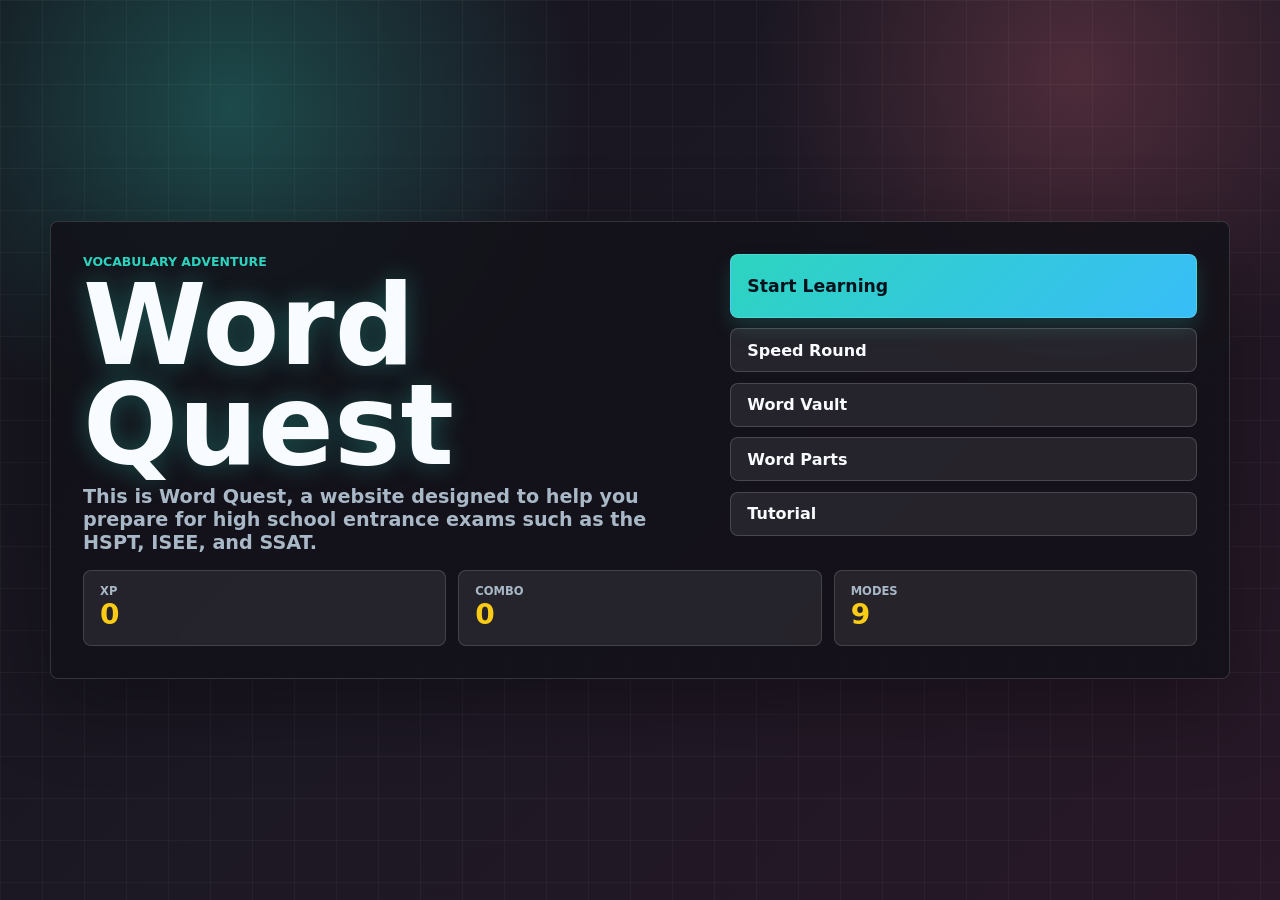
==== index.html @ e442a312 "Update home screen intro copy" ====
<!doctype html>
<html lang="en">
  <head>
    <meta charset="utf-8">
    <meta name="viewport" content="width=device-width, initial-scale=1">
    <title>Word Quest</title>
    <link rel="stylesheet" href="styles.css">
  </head>
  <body class="home-active">
    <section id="homeScreen" class="home-screen" aria-labelledby="homeTitle">
      <div class="home-panel">
        <div class="home-copy">
          <p class="eyebrow">Vocabulary adventure</p>
          <h1 id="homeTitle">Word Quest</h1>
          <p class="tagline">This is Word Quest, a website designed to help you prepare for high school entrance exams such as the HSPT, ISEE, and SSAT.</p>
        </div>

        <div class="home-actions" aria-label="Home menu">
          <button class="home-start" data-start-mode="flashcards" type="button">Start Learning</button>
          <button class="secondary home-start" data-start-mode="speed" type="button">Speed Round</button>
          <button class="secondary home-start" data-start-mode="list" type="button">Word Vault</button>
          <button class="secondary home-start" data-start-mode="roots" data-part-filter="root" type="button">Word Parts</button>
          <button id="showTutorial" class="secondary" type="button">Tutorial</button>
        </div>

        <div class="home-progress" aria-label="Progress preview">
          <span><small>XP</small><strong id="homeMasteredCount">0</strong></span>
          <span><small>Combo</small><strong id="homeStreakCount">0</strong></span>
          <span><small>Modes</small><strong>9</strong></span>
        </div>

        <div id="tutorialPanel" class="tutorial-panel" hidden>
          <div class="tutorial-head">
            <h2>Tutorial</h2>
            <button id="hideTutorial" class="secondary" type="button">Close</button>
          </div>
          <ol>
            <li>Start with Flip to learn each word and reveal its clues.</li>
            <li>Use Synonyms, Opposites, and mini-games to test yourself.</li>
            <li>Open Word Parts for prefixes, suffixes, roots, and stems.</li>
            <li>Mark words as Got It or Need Practice to track progress.</li>
          </ol>
        </div>
      </div>
    </section>

    <header class="topbar">
      <div>
        <p class="eyebrow">380-word challenge</p>
        <h1>Word Quest</h1>
        <p class="tagline">Level up HSPT, ISEE, and SSAT vocab in quick rounds.</p>
      </div>
      <div class="top-actions">
        <nav class="site-nav" aria-label="Site pages">
          <button id="homeButton" class="nav-link nav-button" type="button">Home</button>
          <a class="nav-link active" href="index.html">Game</a>
          <a class="nav-link" href="https://github.com/dev-with-liam/vocab-practice">GitHub</a>
        </nav>
        <div class="stats" aria-label="Study progress">
          <span><small>XP</small><strong id="masteredCount">0</strong></span>
          <span><small>Combo</small><strong id="streakCount">0</strong></span>
        </div>
      </div>
    </header>

    <main class="app-shell">
      <aside class="sidebar" aria-label="Study controls">
        <section>
          <h2>Word Categories</h2>
          <div id="setButtons" class="set-grid"></div>
        </section>

        <section>
          <h2>Challenge</h2>
          <div class="segmented" role="tablist" aria-label="Practice mode">
            <button class="mode-button active" data-mode="flashcards" type="button">Flip</button>
            <button class="mode-button" data-mode="quiz" type="button">Synonyms</button>
            <button class="mode-button" data-mode="opposites" type="button">Opposites</button>
            <button class="mode-button" data-mode="list" type="button">Vault</button>
          </div>
        </section>

        <section>
          <h2>Word Parts</h2>
          <div class="segmented" role="tablist" aria-label="Word parts">
            <button class="part-mode-button active" data-part-filter="prefix" type="button">Prefixes</button>
            <button class="part-mode-button" data-part-filter="suffix" type="button">Suffixes</button>
            <button class="part-mode-button" data-part-filter="root" type="button">Roots</button>
            <button class="part-mode-button" data-part-filter="stem" type="button">Stems</button>
          </div>
        </section>

        <section>
          <h2>Mini-games</h2>
          <div class="segmented" role="tablist" aria-label="Mini-games">
            <button class="mode-button" data-mode="match" type="button">Match</button>
            <button class="mode-button" data-mode="sort" type="button">Sort</button>
            <button class="mode-button" data-mode="scramble" type="button">Scramble</button>
            <button class="mode-button" data-mode="speed" type="button">Speed</button>
            <button class="mode-button" data-mode="pop" type="button">Word Pop</button>
          </div>
        </section>

        <section>
          <h2>Power-ups</h2>
          <label class="check-row">
            <input id="missedOnly" type="checkbox">
            <span>Train weak words</span>
          </label>
          <label class="check-row">
            <input id="shuffleCards" type="checkbox" checked>
            <span>Random rounds</span>
          </label>
        </section>

        <section>
          <h2>Appearance</h2>
          <div class="segmented" role="tablist" aria-label="Theme">
            <button class="theme-button active" data-theme="dark" type="button">Dark</button>
            <button class="theme-button" data-theme="light" type="button">Light</button>
          </div>
        </section>

        <section>
          <h2>Save Data</h2>
          <div class="tool-grid">
            <button id="resetProgress" class="secondary" type="button">Reset</button>
            <button id="exportProgress" class="secondary" type="button">Copy</button>
          </div>
        </section>
      </aside>

      <section class="workspace">
        <div class="progress-strip">
          <div>
            <span id="scopeLabel">HSPT Words</span>
            <strong id="scopeCount">200 words</strong>
            <em id="rankLabel">Rookie Rank</em>
          </div>
          <div class="bar" aria-hidden="true"><span id="progressBar"></span></div>
        </div>

        <section id="flashcardsPanel" class="panel active" aria-live="polite">
          <div class="card-stage">
            <article id="flashcard" class="flashcard" tabindex="0">
              <p id="cardSet" class="card-meta">Set 1</p>
              <h2 id="cardWord">Word</h2>
              <p id="cardPrompt">Tap to reveal clues</p>
              <div id="cardAnswer" class="card-answer" hidden></div>
            </article>
          </div>
          <div class="action-row">
            <button id="prevCard" class="secondary" type="button">Previous</button>
            <button id="flipCard" type="button">Reveal</button>
            <button id="nextCard" class="secondary" type="button">Next</button>
          </div>
          <div class="action-row">
            <button id="markMissed" class="danger" type="button">Need Practice</button>
            <button id="markMastered" class="success" type="button">Got It</button>
          </div>
        </section>

        <section id="quizPanel" class="panel" aria-live="polite">
          <div class="question-card">
            <p id="quizMeta" class="card-meta"></p>
            <h2 id="quizQuestion"></h2>
            <div id="quizOptions" class="options"></div>
          </div>
          <p id="quizFeedback" class="feedback"></p>
          <div class="action-row">
            <button id="nextQuiz" type="button">Next Round</button>
          </div>
        </section>

        <section id="matchPanel" class="panel" aria-live="polite">
          <div class="game-card">
            <p id="matchMeta" class="card-meta"></p>
            <h2 id="matchWord"></h2>
            <p id="matchPrompt" class="sentence"></p>
            <div id="matchOptions" class="chip-grid"></div>
          </div>
          <p id="matchFeedback" class="feedback"></p>
          <div class="action-row">
            <button id="nextMatch" type="button">New Match</button>
          </div>
        </section>

        <section id="sortPanel" class="panel" aria-live="polite">
          <div class="game-card">
            <p id="sortMeta" class="card-meta"></p>
            <h2 id="sortWord"></h2>
            <div class="sort-toggle" role="tablist" aria-label="Sort clue type">
              <button class="sort-toggle-button active" data-sort-mode="synonym" type="button">Synonyms</button>
              <button class="sort-toggle-button" data-sort-mode="antonym" type="button">Opposites</button>
            </div>
            <p id="sortClue" class="sort-clue"></p>
            <div class="action-row">
              <button id="sortSynonym" type="button">Synonym</button>
              <button id="sortAntonym" class="secondary" type="button">Opposite</button>
            </div>
          </div>
          <p id="sortFeedback" class="feedback"></p>
          <div class="action-row">
            <button id="nextSort" type="button">New Sort</button>
          </div>
        </section>

        <section id="scramblePanel" class="panel" aria-live="polite">
          <div class="game-card">
            <p id="scrambleMeta" class="card-meta"></p>
            <h2 id="scrambleClue"></h2>
            <div id="scrambleAnswer" class="answer-slots"></div>
            <div id="scrambleLetters" class="letter-bank"></div>
          </div>
          <p id="scrambleFeedback" class="feedback"></p>
          <div class="action-row">
            <button id="clearScramble" class="secondary" type="button">Clear</button>
            <button id="hintScramble" class="secondary" type="button">Hint</button>
            <button id="nextScramble" type="button">New Scramble</button>
          </div>
        </section>

        <section id="speedPanel" class="panel" aria-live="polite">
          <div class="game-card">
            <div class="speed-head">
              <p id="speedMeta" class="card-meta"></p>
              <div class="speed-stats" aria-label="Speed round stats">
                <strong id="speedScore">0/10</strong>
                <strong id="speedTimer">0s</strong>
              </div>
            </div>
            <label class="speed-length">
              <span>Questions</span>
              <input id="speedLength" type="number" min="3" max="50" step="1" value="10">
            </label>
            <h2 id="speedQuestion"></h2>
            <div id="speedOptions" class="options"></div>
          </div>
          <p id="speedFeedback" class="feedback"></p>
          <div class="action-row">
            <button id="restartSpeed" type="button">Start Speed Round</button>
          </div>
        </section>

        <section id="popPanel" class="panel" aria-live="polite">
          <div class="game-card pop-card">
            <div class="speed-head">
              <p id="popMeta" class="card-meta"></p>
              <div class="speed-stats" aria-label="Word Pop score">
                <strong id="popScore">0</strong>
              </div>
            </div>
            <h2 id="popClue"></h2>
            <div id="popOptions" class="bubble-grid"></div>
          </div>
          <p id="popFeedback" class="feedback"></p>
          <div class="action-row">
            <button id="nextPop" type="button">New Pop</button>
          </div>
        </section>

        <section id="listPanel" class="panel vault2">
          <div class="vault2-toolbar">
            <div>
              <p class="card-meta">Vault 2</p>
              <h2>Word Vault</h2>
            </div>
            <button class="secondary back-to-game" type="button">Back</button>
            <div class="vault2-filters">
              <select id="vaultCategory" aria-label="Vault category filter">
                <option value="HSPT">HSPT</option>
                <option value="SSAT">SSAT</option>
                <option value="ISEE">ISEE</option>
              </select>
              <input id="searchWords" type="search" placeholder="Search words, synonyms, or antonyms">
            </div>
            <span id="listCount"></span>
          </div>
          <div id="wordList" class="vault2-grid"></div>
        </section>

        <section id="rootsPanel" class="panel roots">
          <div class="roots-toolbar">
            <div>
              <p id="partMeta" class="card-meta">Word Parts</p>
              <h2>Word Parts</h2>
            </div>
            <div class="toolbar-actions">
              <button class="secondary back-to-game" type="button">Back</button>
            </div>
          </div>
          <div id="rootsGrid" class="roots-grid"></div>
        </section>
      </section>
    </main>

    <script src="data/vocabulary.js?v=20260924a"></script>
    <script src="data/exam-vocabulary.js?v=20260924a"></script>
    <script src="data/hspt-pdf-vocabulary.js?v=20260924a"></script>
    <script src="data/test-stems.js?v=20260926a"></script>
    <script src="app.js?v=20260926f"></script>
  </body>
</html>
---- styles.css ----
:root {
  --ink: #f8fbff;
  --muted: #a9b8c7;
  --panel: rgba(18, 17, 25, 0.84);
  --panel-strong: rgba(22, 20, 31, 0.96);
  --line: rgba(255, 255, 255, 0.14);
  --cyan: #2dd4bf;
  --blue: #38bdf8;
  --pink: #fb7185;
  --yellow: #facc15;
  --green: #4ade80;
  --shadow: 0 24px 80px rgba(0, 0, 0, 0.34);
}

body[data-theme="light"] {
  --ink: #172033;
  --muted: #536174;
  --panel: rgba(255, 255, 255, 0.82);
  --panel-strong: rgba(255, 255, 255, 0.94);
  --line: rgba(23, 32, 51, 0.14);
  --cyan: #0f766e;
  --blue: #2563eb;
  --pink: #e11d48;
  --yellow: #ca8a04;
  --green: #16a34a;
  --shadow: 0 24px 80px rgba(15, 23, 42, 0.16);
}

* {
  box-sizing: border-box;
}

body {
  margin: 0;
  min-height: 100vh;
  overflow-x: hidden;
  color: var(--ink);
  font-family: Inter, ui-sans-serif, system-ui, -apple-system, BlinkMacSystemFont, "Segoe UI", sans-serif;
  background:
    linear-gradient(rgba(255, 255, 255, 0.035) 1px, transparent 1px),
    linear-gradient(90deg, rgba(255, 255, 255, 0.035) 1px, transparent 1px),
    radial-gradient(circle at 18% 12%, rgba(45, 212, 191, 0.28), transparent 22rem),
    radial-gradient(circle at 84% 8%, rgba(251, 113, 133, 0.22), transparent 20rem),
    linear-gradient(135deg, #14131b 0%, #1c1824 48%, #291827 100%);
  background-size: 42px 42px, 42px 42px, auto, auto, auto;
}

body[data-theme="light"] {
  background:
    linear-gradient(rgba(15, 23, 42, 0.045) 1px, transparent 1px),
    linear-gradient(90deg, rgba(15, 23, 42, 0.045) 1px, transparent 1px),
    radial-gradient(circle at 18% 12%, rgba(15, 118, 110, 0.16), transparent 22rem),
    radial-gradient(circle at 84% 8%, rgba(225, 29, 72, 0.12), transparent 20rem),
    linear-gradient(135deg, #f8fafc 0%, #eef6ff 48%, #fff7ed 100%);
  background-size: 42px 42px, 42px 42px, auto, auto, auto;
}

button,
input,
select {
  font: inherit;
  min-width: 0;
}

button {
  border: 1px solid rgba(255, 255, 255, 0.16);
  border-radius: 8px;
  min-height: 2.75rem;
  padding: 0.72rem 1rem;
  color: #06131d;
  background: linear-gradient(135deg, var(--cyan), var(--blue));
  box-shadow: 0 10px 20px rgba(45, 212, 191, 0.18);
  cursor: pointer;
  font-weight: 850;
  transition: transform 140ms ease, box-shadow 140ms ease, border-color 140ms ease;
}

button:hover {
  border-color: rgba(255, 255, 255, 0.34);
  box-shadow: 0 14px 28px rgba(56, 189, 248, 0.26);
  transform: translateY(-1px);
}

button:active {
  transform: translateY(1px) scale(0.99);
}

button.secondary {
  color: var(--ink);
  background: rgba(255, 255, 255, 0.08);
  box-shadow: none;
}

button.secondary:hover {
  background: rgba(255, 255, 255, 0.14);
}

button.success {
  background: linear-gradient(135deg, var(--green), var(--cyan));
}

button.danger {
  color: #fff;
  background: linear-gradient(135deg, var(--pink), #c026d3);
}

.topbar {
  display: flex;
  align-items: center;
  justify-content: space-between;
  gap: 1rem;
  padding: 1.4rem clamp(1rem, 4vw, 3rem) 1rem;
}

.top-actions {
  display: grid;
  gap: 0.75rem;
  justify-items: end;
  min-width: 0;
}

.site-nav {
  display: flex;
  flex-wrap: wrap;
  justify-content: flex-end;
  gap: 0.5rem;
}

.nav-link {
  border: 1px solid var(--line);
  border-radius: 8px;
  padding: 0.62rem 0.85rem;
  color: var(--ink);
  background: rgba(255, 255, 255, 0.08);
  font-weight: 850;
  text-decoration: none;
}

.nav-button {
  min-height: auto;
  box-shadow: none;
}

.nav-link:hover,
.nav-link.active {
  color: #06131d;
  background: linear-gradient(135deg, var(--yellow), var(--cyan));
}

body.home-active .topbar,
body.home-active .app-shell {
  display: none;
}

.home-screen {
  width: min(1180px, calc(100% - 2rem));
  min-height: 100vh;
  display: grid;
  align-items: center;
  margin: 0 auto;
  padding: clamp(1rem, 4vw, 3rem) 0;
}

body:not(.home-active) .home-screen {
  display: none;
}

.home-panel {
  display: grid;
  grid-template-columns: minmax(0, 1.15fr) minmax(18rem, 0.85fr);
  gap: 1rem;
  align-items: start;
  border: 1px solid var(--line);
  border-radius: 8px;
  padding: clamp(1rem, 4vw, 2rem);
  background: var(--panel);
  box-shadow: var(--shadow);
  backdrop-filter: blur(18px);
}

.home-copy {
  align-self: center;
}

.home-copy h1 {
  font-size: clamp(3rem, 10vw, 7rem);
}

.home-actions {
  display: grid;
  gap: 0.65rem;
}

.home-actions button {
  width: 100%;
  text-align: left;
}

.home-start:first-child {
  min-height: 4rem;
  font-size: 1.08rem;
}

.home-progress {
  grid-column: 1 / -1;
  display: grid;
  grid-template-columns: repeat(3, minmax(0, 1fr));
  gap: 0.75rem;
}

.home-progress span {
  border: 1px solid var(--line);
  border-radius: 8px;
  padding: 0.85rem 1rem;
  background: rgba(255, 255, 255, 0.08);
}

.home-progress small {
  display: block;
  color: var(--muted);
  font-size: 0.72rem;
  font-weight: 850;
  text-transform: uppercase;
}

.home-progress strong {
  display: block;
  color: var(--yellow);
  font-size: 1.75rem;
}

.tutorial-panel {
  grid-column: 1 / -1;
  border: 1px solid rgba(45, 212, 191, 0.34);
  border-radius: 8px;
  padding: 1rem;
  background: rgba(45, 212, 191, 0.08);
}

.tutorial-head {
  display: flex;
  justify-content: space-between;
  gap: 1rem;
  align-items: center;
}

.tutorial-head h2 {
  margin: 0;
}

.tutorial-panel ol {
  margin: 0.85rem 0 0;
  padding-left: 1.35rem;
  color: var(--muted);
  line-height: 1.55;
  font-weight: 650;
}

.eyebrow,
.card-meta {
  margin: 0 0 0.35rem;
  color: var(--cyan);
  font-size: 0.78rem;
  font-weight: 900;
  letter-spacing: 0;
  text-transform: uppercase;
}

h1,
h2,
h3,
p {
  overflow-wrap: anywhere;
}

h1 {
  margin: 0;
  font-size: clamp(2.4rem, 6vw, 5.4rem);
  line-height: 0.9;
  text-shadow: 0 0 26px rgba(45, 212, 191, 0.32);
}

.tagline {
  margin: 0.55rem 0 0;
  color: var(--muted);
  font-size: clamp(1rem, 2vw, 1.2rem);
  font-weight: 650;
}

.stats {
  display: flex;
  gap: 0.75rem;
  flex-wrap: wrap;
  justify-content: flex-end;
}

.stats span {
  min-width: 7.5rem;
  border: 1px solid var(--line);
  border-radius: 8px;
  padding: 0.72rem 0.9rem;
  background: rgba(18, 17, 25, 0.72);
  box-shadow: inset 0 0 22px rgba(45, 212, 191, 0.08);
  text-align: right;
}

.stats small {
  display: block;
  color: var(--muted);
  font-size: 0.72rem;
  font-weight: 850;
  text-transform: uppercase;
}

.stats strong {
  display: block;
  color: var(--yellow);
  font-size: 1.65rem;
  line-height: 1;
}

.app-shell {
  display: grid;
  grid-template-columns: minmax(0, 1fr) minmax(16rem, 19rem);
  gap: 1rem;
  padding: 0 clamp(1rem, 4vw, 3rem) 2rem;
}

.sidebar,
.workspace {
  min-width: 0;
  border: 1px solid var(--line);
  border-radius: 8px;
  background: var(--panel);
  box-shadow: var(--shadow);
  backdrop-filter: blur(18px);
}

.sidebar {
  order: 2;
  align-self: start;
  padding: 1rem;
}

.sidebar section + section {
  margin-top: 1.25rem;
}

.sidebar h2 {
  margin: 0 0 0.65rem;
  color: #dbeafe;
  font-size: 0.84rem;
  text-transform: uppercase;
}

.set-grid {
  display: grid;
  grid-template-columns: repeat(2, minmax(0, 1fr));
  gap: 0.42rem;
}

.set-grid button,
.mode-button {
  min-height: 2.5rem;
  padding: 0.55rem;
  line-height: 1.15;
  color: var(--ink);
  background: rgba(255, 255, 255, 0.08);
  box-shadow: none;
}

.set-grid button.active,
.mode-button.active,
.part-mode-button.active,
.theme-button.active {
  color: #06131d;
  background: linear-gradient(135deg, var(--yellow), var(--cyan));
}

.part-mode-button,
.theme-button {
  min-height: 2.5rem;
  padding: 0.55rem;
  line-height: 1.15;
  color: var(--ink);
  background: rgba(255, 255, 255, 0.08);
  box-shadow: none;
}

.segmented,
.tool-grid {
  display: grid;
  grid-template-columns: repeat(2, 1fr);
  gap: 0.45rem;
}

.check-row {
  display: flex;
  align-items: center;
  gap: 0.55rem;
  min-height: 2.2rem;
  color: var(--muted);
  font-weight: 650;
}

.check-row input {
  width: 1.05rem;
  height: 1.05rem;
  accent-color: var(--cyan);
}

.workspace {
  display: flex;
  flex-direction: column;
  order: 1;
  min-height: 35rem;
  padding: clamp(1rem, 2.5vw, 1.5rem);
}

.progress-strip {
  order: 2;
  display: grid;
  grid-template-columns: minmax(10rem, 14rem) 1fr;
  gap: 1rem;
  align-items: center;
  margin-top: 1rem;
  margin-bottom: 0;
}

.progress-strip span {
  display: block;
  color: var(--muted);
  font-size: 0.9rem;
  font-weight: 750;
}

.progress-strip strong {
  display: block;
  color: var(--ink);
}

.progress-strip em {
  display: block;
  margin-top: 0.2rem;
  color: var(--yellow);
  font-size: 0.82rem;
  font-style: normal;
  font-weight: 900;
  text-transform: uppercase;
}

.bar {
  height: 0.9rem;
  overflow: hidden;
  border: 1px solid rgba(255, 255, 255, 0.12);
  border-radius: 999px;
  background: rgba(255, 255, 255, 0.08);
}

.bar span {
  display: block;
  width: 0;
  height: 100%;
  background: linear-gradient(90deg, var(--pink), var(--yellow), var(--cyan));
  box-shadow: 0 0 24px rgba(250, 204, 21, 0.44);
  transition: width 180ms ease;
}

.panel {
  display: none;
}

.panel.active {
  display: block;
  order: 1;
}

.card-stage {
  display: grid;
  min-height: 22rem;
  place-items: center;
}

.flashcard,
.question-card,
.game-card {
  position: relative;
  width: min(100%, 48rem);
  min-width: 0;
  border: 1px solid rgba(255, 255, 255, 0.16);
  border-radius: 8px;
  padding: clamp(1.2rem, 4vw, 2.4rem);
  background:
    linear-gradient(135deg, rgba(255, 255, 255, 0.12), rgba(255, 255, 255, 0.04)),
    var(--panel-strong);
  box-shadow: 0 20px 60px rgba(0, 0, 0, 0.28);
  overflow: hidden;
}

.flashcard::before,
.question-card::before,
.game-card::before {
  content: "";
  position: absolute;
  inset: 0 0 auto;
  height: 0.32rem;
  background: linear-gradient(90deg, var(--pink), var(--yellow), var(--cyan));
}

.flashcard {
  display: grid;
  align-content: start;
  min-height: 20rem;
  cursor: pointer;
}

#cardWord {
  order: -1;
  margin-top: 0.2rem;
}

.flashcard h2,
.question-card h2,
.game-card h2 {
  position: relative;
  margin: 0.3rem 0 1rem;
  font-size: clamp(2.5rem, 7vw, 5.2rem);
  line-height: 0.95;
  max-width: 100%;
  overflow-wrap: anywhere;
  hyphens: auto;
}

.question-card h2 {
  font-size: clamp(1.45rem, 3vw, 2.55rem);
  line-height: 1.12;
}

.game-card h2 {
  font-size: clamp(2rem, 5vw, 4rem);
}

.flashcard.revealed {
  border-color: rgba(45, 212, 191, 0.62);
  box-shadow: 0 22px 70px rgba(45, 212, 191, 0.2);
}

.refresh-flash {
  animation: refresh-flash 360ms ease-out;
}

@keyframes refresh-flash {
  0% {
    border-color: rgba(250, 204, 21, 0.9);
    box-shadow: 0 0 0 0 rgba(250, 204, 21, 0.32), 0 20px 60px rgba(0, 0, 0, 0.28);
    transform: translateY(0) scale(1);
  }

  45% {
    border-color: rgba(45, 212, 191, 0.78);
    box-shadow: 0 0 0 8px rgba(45, 212, 191, 0.14), 0 24px 70px rgba(45, 212, 191, 0.2);
    transform: translateY(-2px) scale(1.01);
  }

  100% {
    transform: translateY(0) scale(1);
  }
}

@media (prefers-reduced-motion: reduce) {
  .refresh-flash {
    animation: none;
  }

  .root-card,
  .root-card.flipped {
    transform: none;
  }

  .root-card.flipped .root-front {
    display: none;
  }

  .root-card.flipped .root-back {
    transform: none;
  }
}

.card-answer {
  border-top: 1px solid var(--line);
  margin-top: 1.3rem;
  padding-top: 1rem;
}

.card-answer strong {
  display: block;
  color: var(--yellow);
  font-size: 1.2rem;
  overflow-wrap: anywhere;
}

.card-answer span,
.word-item p span {
  display: block;
  color: var(--cyan);
  font-size: 0.72rem;
  font-weight: 900;
  text-transform: uppercase;
}

.card-answer p,
.sentence {
  color: var(--muted);
  line-height: 1.55;
}

.action-row {
  display: flex;
  flex-wrap: wrap;
  justify-content: center;
  gap: 0.65rem;
  margin-top: 0.8rem;
}

.action-row button {
  min-width: 8.5rem;
}

.options,
.chip-grid {
  display: grid;
  grid-template-columns: repeat(2, minmax(0, 1fr));
  gap: 0.7rem;
  margin-top: 1.2rem;
}

.options button,
.chip-grid button {
  min-height: 4.25rem;
  text-align: left;
  color: var(--ink);
  background: rgba(255, 255, 255, 0.08);
  box-shadow: none;
}

.options button.correct,
.chip-grid button.correct,
.action-row button.correct {
  color: #052014;
  background: linear-gradient(135deg, var(--green), var(--cyan));
}

.options button.wrong,
.chip-grid button.wrong,
.action-row button.wrong {
  color: #fff;
  background: linear-gradient(135deg, var(--pink), #be123c);
}

.sort-clue {
  display: grid;
  min-height: 5rem;
  place-items: center;
  border: 1px solid rgba(250, 204, 21, 0.34);
  border-radius: 8px;
  margin: 1rem 0;
  color: var(--yellow);
  background: rgba(250, 204, 21, 0.08);
  font-size: clamp(1.6rem, 4vw, 3rem);
  font-weight: 900;
}

.sort-toggle {
  display: grid;
  grid-template-columns: repeat(2, minmax(0, 1fr));
  gap: 0.5rem;
  margin: 0.85rem 0 1rem;
}

.sort-toggle-button {
  min-width: 0;
  min-height: 2.45rem;
  padding: 0.5rem;
  color: var(--ink);
  background: rgba(255, 255, 255, 0.08);
  box-shadow: none;
}

.sort-toggle-button.active {
  color: #06131d;
  background: linear-gradient(135deg, var(--yellow), var(--cyan));
}

.speed-head {
  position: relative;
  display: flex;
  justify-content: space-between;
  gap: 1rem;
  align-items: center;
}

.speed-head p {
  margin: 0;
}

.speed-stats {
  display: flex;
  flex-wrap: wrap;
  justify-content: flex-end;
  gap: 0.5rem;
}

.speed-stats strong {
  min-width: 4.5rem;
  border: 1px solid rgba(45, 212, 191, 0.34);
  border-radius: 8px;
  padding: 0.35rem 0.65rem;
  color: var(--cyan);
  text-align: center;
  background: rgba(45, 212, 191, 0.08);
}

.speed-length {
  display: flex;
  justify-content: flex-end;
  gap: 0.6rem;
  align-items: center;
  margin: 0.9rem 0 0;
  color: var(--muted);
  font-weight: 850;
}

.speed-length input {
  width: 5.5rem;
  min-height: 2.55rem;
  border: 1px solid var(--line);
  border-radius: 8px;
  padding: 0.4rem 0.65rem;
  color: var(--ink);
  background: rgba(255, 255, 255, 0.08);
  outline: none;
}

.speed-length input:focus {
  border-color: var(--cyan);
  box-shadow: 0 0 0 3px rgba(45, 212, 191, 0.16);
}

.pop-card {
  overflow: visible;
}

.bubble-grid {
  display: grid;
  grid-template-columns: repeat(auto-fit, minmax(7rem, 1fr));
  gap: 0.85rem;
  margin-top: 1.4rem;
}

.bubble-grid button {
  aspect-ratio: 1;
  border-radius: 999px;
  min-height: 6.8rem;
  padding: 0.75rem;
  color: var(--ink);
  text-align: center;
  background:
    radial-gradient(circle at 28% 22%, rgba(255, 255, 255, 0.72), transparent 0.9rem),
    linear-gradient(135deg, rgba(45, 212, 191, 0.72), rgba(56, 189, 248, 0.34));
  box-shadow: 0 16px 36px rgba(45, 212, 191, 0.18);
}

.bubble-grid button:hover {
  transform: translateY(-4px) scale(1.03);
}

.bubble-grid button.correct {
  color: #052014;
  background:
    radial-gradient(circle at 28% 22%, rgba(255, 255, 255, 0.78), transparent 0.9rem),
    linear-gradient(135deg, var(--green), var(--yellow));
}

.bubble-grid button.wrong {
  color: #fff;
  background:
    radial-gradient(circle at 28% 22%, rgba(255, 255, 255, 0.42), transparent 0.9rem),
    linear-gradient(135deg, var(--pink), #be123c);
}

.answer-slots,
.letter-bank {
  display: grid;
  grid-template-columns: repeat(auto-fit, minmax(2.7rem, 1fr));
  gap: 0.55rem;
  margin-top: 1rem;
}

.answer-slots .slot,
.letter-bank button {
  aspect-ratio: 1;
  min-height: 2.7rem;
  padding: 0;
  text-align: center;
}

.answer-slots .slot {
  border-style: dashed;
  color: var(--yellow);
  background: rgba(255, 255, 255, 0.06);
}

.answer-slots .hint-slot {
  border-style: solid;
  color: #052014;
  background: linear-gradient(135deg, var(--yellow), var(--green));
}

.letter-bank button:disabled {
  opacity: 0.28;
  transform: none;
}

.feedback {
  min-height: 1.6rem;
  color: var(--yellow);
  text-align: center;
  font-weight: 850;
}

.word-list-head {
  display: flex;
  gap: 0.65rem;
  align-items: center;
}

.word-list-head select,
.word-list-head input {
  width: 100%;
  min-height: 3rem;
  border: 1px solid var(--line);
  border-radius: 8px;
  padding: 0.75rem 0.9rem;
  color: var(--ink);
  background: rgba(255, 255, 255, 0.08);
  outline: none;
}

.word-list-head select {
  max-width: 9rem;
  cursor: pointer;
}

.word-list-head select:focus,
.word-list-head input:focus {
  border-color: var(--cyan);
  box-shadow: 0 0 0 3px rgba(45, 212, 191, 0.16);
}

.word-list-head input::placeholder {
  color: #8091a3;
}

.word-list-head {
  margin-bottom: 1rem;
}

.word-list-head span {
  white-space: nowrap;
  color: var(--yellow);
  font-weight: 850;
}

.word-list {
  display: grid;
  grid-template-columns: repeat(auto-fit, minmax(16rem, 1fr));
  gap: 0.75rem;
}

.word-item {
  border: 1px solid var(--line);
  border-radius: 8px;
  padding: 1rem;
  background: rgba(255, 255, 255, 0.07);
  transition: transform 140ms ease, border-color 140ms ease, background 140ms ease;
}

.word-item:hover {
  border-color: rgba(45, 212, 191, 0.48);
  background: rgba(255, 255, 255, 0.1);
  transform: translateY(-2px);
}

.word-item h3 {
  margin: 0.8rem 0 0.4rem;
  font-size: 1.35rem;
}

.word-item small {
  color: var(--muted);
}

.word-item p {
  margin: 0.35rem 0 0;
  color: var(--muted);
}

.word-item strong {
  color: #e0f2fe;
}

.vault2 {
  display: none;
}

.vault2.active {
  display: grid;
  gap: 1rem;
}

.vault2-toolbar {
  display: grid;
  grid-template-columns: minmax(10rem, 0.7fr) auto minmax(16rem, 1.3fr) auto;
  gap: 0.85rem;
  align-items: end;
  border: 1px solid var(--line);
  border-radius: 8px;
  padding: 1rem;
  background: rgba(255, 255, 255, 0.07);
}

.vault2-toolbar > *,
.vault2-card,
.roots-toolbar > *,
.root-card {
  min-width: 0;
}

.vault2-toolbar h2 {
  margin: 0.15rem 0 0;
  font-size: clamp(1.7rem, 3vw, 2.6rem);
  line-height: 1;
}

.vault2-filters {
  display: grid;
  grid-template-columns: 8rem minmax(12rem, 1fr);
  gap: 0.65rem;
}

.vault2-filters select,
.vault2-filters input {
  width: 100%;
  min-height: 3rem;
  border: 1px solid var(--line);
  border-radius: 8px;
  padding: 0.75rem 0.9rem;
  color: var(--ink);
  background: rgba(255, 255, 255, 0.08);
  outline: none;
}

.vault2-filters select {
  cursor: pointer;
}

.vault2-filters select:focus,
.vault2-filters input:focus {
  border-color: var(--cyan);
  box-shadow: 0 0 0 3px rgba(45, 212, 191, 0.16);
}

.vault2-filters input::placeholder {
  color: #8091a3;
}

.vault2-toolbar > span {
  white-space: nowrap;
  color: var(--yellow);
  font-weight: 850;
}

.vault2-grid {
  display: grid;
  grid-template-columns: repeat(auto-fit, minmax(18rem, 1fr));
  gap: 0.85rem;
}

.vault2-card {
  display: grid;
  gap: 0.75rem;
  align-content: start;
  border: 1px solid var(--line);
  border-radius: 8px;
  padding: 1rem;
  background:
    linear-gradient(180deg, rgba(255, 255, 255, 0.1), rgba(255, 255, 255, 0.045)),
    rgba(18, 17, 25, 0.72);
  transition: transform 140ms ease, border-color 140ms ease, background 140ms ease;
}

.vault2-card:hover {
  border-color: rgba(45, 212, 191, 0.48);
  background:
    linear-gradient(180deg, rgba(45, 212, 191, 0.12), rgba(255, 255, 255, 0.055)),
    rgba(18, 17, 25, 0.8);
  transform: translateY(-2px);
}

.vault2-card-head {
  display: flex;
  flex-wrap: wrap;
  justify-content: space-between;
  gap: 0.5rem;
  align-items: center;
  min-width: 0;
}

.vault2-status,
.vault2-part {
  color: var(--muted);
  font-size: 0.78rem;
  font-weight: 850;
  text-transform: uppercase;
}

.vault2-card h3 {
  margin: 0;
  font-size: clamp(1.75rem, 4vw, 2.45rem);
  line-height: 0.98;
  overflow-wrap: anywhere;
  hyphens: auto;
}

.vault2-clues {
  display: grid;
  gap: 0.55rem;
}

.vault2-clues p {
  border-left: 3px solid rgba(45, 212, 191, 0.56);
  margin: 0;
  padding-left: 0.65rem;
  color: var(--muted);
}

.vault2-clues span {
  display: block;
  color: var(--cyan);
  font-size: 0.72rem;
  font-weight: 900;
  text-transform: uppercase;
}

.vault2-clues strong {
  display: block;
  color: #e0f2fe;
  overflow-wrap: anywhere;
}

.vault2-example {
  border-top: 1px solid var(--line);
  margin: 0;
  padding-top: 0.75rem;
  color: var(--muted);
  line-height: 1.52;
}

.roots {
  display: none;
}

.roots.active {
  display: grid;
  gap: 1rem;
}

.roots-toolbar {
  display: flex;
  justify-content: space-between;
  gap: 1rem;
  align-items: end;
  border: 1px solid var(--line);
  border-radius: 8px;
  padding: 1rem;
  background: rgba(255, 255, 255, 0.07);
}

.roots-toolbar h2 {
  margin: 0.15rem 0 0;
  font-size: clamp(1.7rem, 3vw, 2.6rem);
  line-height: 1;
}

.roots-toolbar a {
  color: var(--cyan);
  font-weight: 850;
  text-decoration: none;
}

.roots-toolbar a:hover {
  color: var(--yellow);
}

.toolbar-actions {
  display: flex;
  flex-wrap: wrap;
  justify-content: flex-end;
  gap: 0.65rem;
  align-items: center;
}

.back-to-game {
  min-height: 2.55rem;
  padding: 0.55rem 0.85rem;
}

.roots-grid {
  display: grid;
  grid-template-columns: repeat(auto-fit, minmax(17rem, 1fr));
  gap: 0.85rem;
}

.root-card {
  position: relative;
  display: grid;
  min-height: 18rem;
  border: 1px solid var(--line);
  border-radius: 8px;
  padding: 0;
  background:
    linear-gradient(180deg, rgba(255, 255, 255, 0.1), rgba(255, 255, 255, 0.045)),
    rgba(18, 17, 25, 0.72);
  cursor: pointer;
  transform-style: preserve-3d;
  transition: transform 260ms ease, border-color 140ms ease;
}

.root-card:hover {
  border-color: rgba(45, 212, 191, 0.48);
}

.root-card.flipped {
  transform: rotateY(180deg);
}

.root-face {
  grid-area: 1 / 1;
  display: grid;
  align-content: start;
  gap: 0.75rem;
  border-radius: 8px;
  padding: clamp(1rem, 3vw, 1.4rem);
  min-width: 0;
  backface-visibility: hidden;
}

.root-back {
  transform: rotateY(180deg);
  background:
    linear-gradient(180deg, rgba(45, 212, 191, 0.12), rgba(255, 255, 255, 0.055)),
    var(--panel-strong);
}

.root-face span {
  color: var(--cyan);
  font-size: 0.72rem;
  font-weight: 900;
  text-transform: uppercase;
}

.root-face h3 {
  margin: 0.35rem 0 0.65rem;
  font-size: clamp(2rem, 5vw, 3.5rem);
  line-height: 0.95;
  overflow-wrap: anywhere;
}

.root-face p {
  margin: 0 0 0.75rem;
  color: var(--yellow);
  font-size: 1.05rem;
  font-weight: 850;
}

.root-examples {
  display: grid;
  gap: 0.45rem;
  border-top: 1px solid var(--line);
  margin: 0;
  padding-top: 0.75rem;
  padding-left: 1.1rem;
  color: #e0f2fe;
  line-height: 1.45;
  font-weight: 850;
}

.badge {
  display: inline-flex;
  align-items: center;
  min-height: 1.45rem;
  max-width: 100%;
  border-radius: 999px;
  padding: 0.12rem 0.55rem;
  color: #06131d;
  background: linear-gradient(135deg, var(--yellow), var(--cyan));
  font-size: 0.78rem;
  font-weight: 900;
  overflow-wrap: anywhere;
}

.about-shell {
  width: min(1120px, calc(100% - 2rem));
  margin: 0 auto 2rem;
}

.about-hero {
  display: grid;
  grid-template-columns: minmax(17rem, 0.85fr) minmax(0, 1.15fr);
  gap: 1rem;
  align-items: stretch;
}

.about-image,
.about-card,
.interest-card {
  border: 1px solid var(--line);
  border-radius: 8px;
  box-shadow: var(--shadow);
}

.about-image {
  width: 100%;
  min-height: 24rem;
  object-fit: cover;
}

.about-card,
.interest-card {
  background: var(--panel);
  backdrop-filter: blur(18px);
}

.about-card {
  padding: clamp(1.2rem, 4vw, 2.2rem);
}

.about-card h2,
.interest-section h2 {
  margin: 0 0 1rem;
  font-size: clamp(1.8rem, 4vw, 3.2rem);
  line-height: 1;
}

.about-card p,
.interest-card p {
  color: var(--muted);
  line-height: 1.62;
}

.interest-section {
  margin-top: 1rem;
}

.interest-grid {
  display: grid;
  grid-template-columns: repeat(3, minmax(0, 1fr));
  gap: 0.75rem;
}

.interest-card {
  padding: 1rem;
}

.interest-card span {
  color: var(--yellow);
  font-weight: 900;
}

.interest-card h3 {
  margin: 0.55rem 0 0.4rem;
  font-size: 1.35rem;
}

@media (max-width: 820px) {
  body:not(.home-active) {
    display: flex;
    flex-direction: column;
  }

  .topbar {
    order: 2;
    align-items: flex-start;
    flex-direction: column;
  }

  .top-actions,
  .site-nav {
    justify-items: stretch;
    justify-content: stretch;
    width: 100%;
  }

  .nav-link {
    flex: 1;
    text-align: center;
  }

  .stats {
    justify-content: stretch;
    width: 100%;
  }

  .stats span {
    flex: 1;
    text-align: left;
  }

  .app-shell {
    order: 1;
    grid-template-columns: 1fr;
    padding-top: 0.75rem;
    padding-right: clamp(0.75rem, 4vw, 1rem);
    padding-left: clamp(0.75rem, 4vw, 1rem);
  }

  .workspace {
    display: flex;
    flex-direction: column;
    order: 1;
  }

  .workspace .panel.active {
    order: 1;
  }

  .progress-strip {
    order: 2;
    margin-top: 1rem;
    margin-bottom: 0;
  }

  .sidebar {
    order: 2;
  }

  .about-hero,
  .home-panel,
  .interest-grid {
    grid-template-columns: 1fr;
  }

  .progress-strip,
  .options,
  .word-list-head,
  .vault2-toolbar,
  .vault2-filters,
  .roots-toolbar {
    grid-template-columns: 1fr;
  }

  .progress-strip,
  .word-list-head,
  .vault2-toolbar,
  .roots-toolbar {
    display: grid;
  }

  .card-stage {
    min-height: auto;
    place-items: start stretch;
  }

  .flashcard,
  .question-card,
  .game-card {
    width: 100%;
    padding: clamp(1rem, 5vw, 1.4rem);
  }

  .flashcard {
    display: grid;
    align-content: start;
    min-height: 15rem;
  }

  #cardWord {
    order: -1;
    margin-top: 0.2rem;
  }

  .flashcard h2,
  .game-card h2 {
    font-size: clamp(2rem, 12vw, 3.4rem);
    line-height: 1;
  }

  .question-card h2 {
    font-size: clamp(1.3rem, 7vw, 2.1rem);
  }

  .options,
  .chip-grid {
    grid-template-columns: 1fr;
  }

  .vault2-grid,
  .roots-grid,
  .word-list {
    grid-template-columns: 1fr;
  }

  .vault2-toolbar > span {
    white-space: normal;
  }

  .home-screen {
    min-height: 100vh;
    align-items: start;
  }

  .home-progress {
    grid-template-columns: 1fr;
  }
}

@media (max-width: 420px) {
  .topbar {
    padding-top: 1rem;
  }

  h1 {
    font-size: clamp(2.1rem, 16vw, 3.4rem);
  }

  .workspace,
  .sidebar {
    padding: 0.85rem;
  }

  .set-grid,
  .segmented,
  .tool-grid,
  .sort-toggle {
    grid-template-columns: 1fr;
  }

  .action-row {
    display: grid;
    grid-template-columns: 1fr;
  }

  .action-row button {
    width: 100%;
    min-width: 0;
  }

  .answer-slots,
  .letter-bank {
    grid-template-columns: repeat(auto-fit, minmax(2.35rem, 1fr));
  }

  .bubble-grid {
    grid-template-columns: repeat(auto-fit, minmax(5.75rem, 1fr));
  }

  .bubble-grid button {
    min-height: 5.75rem;
  }
}
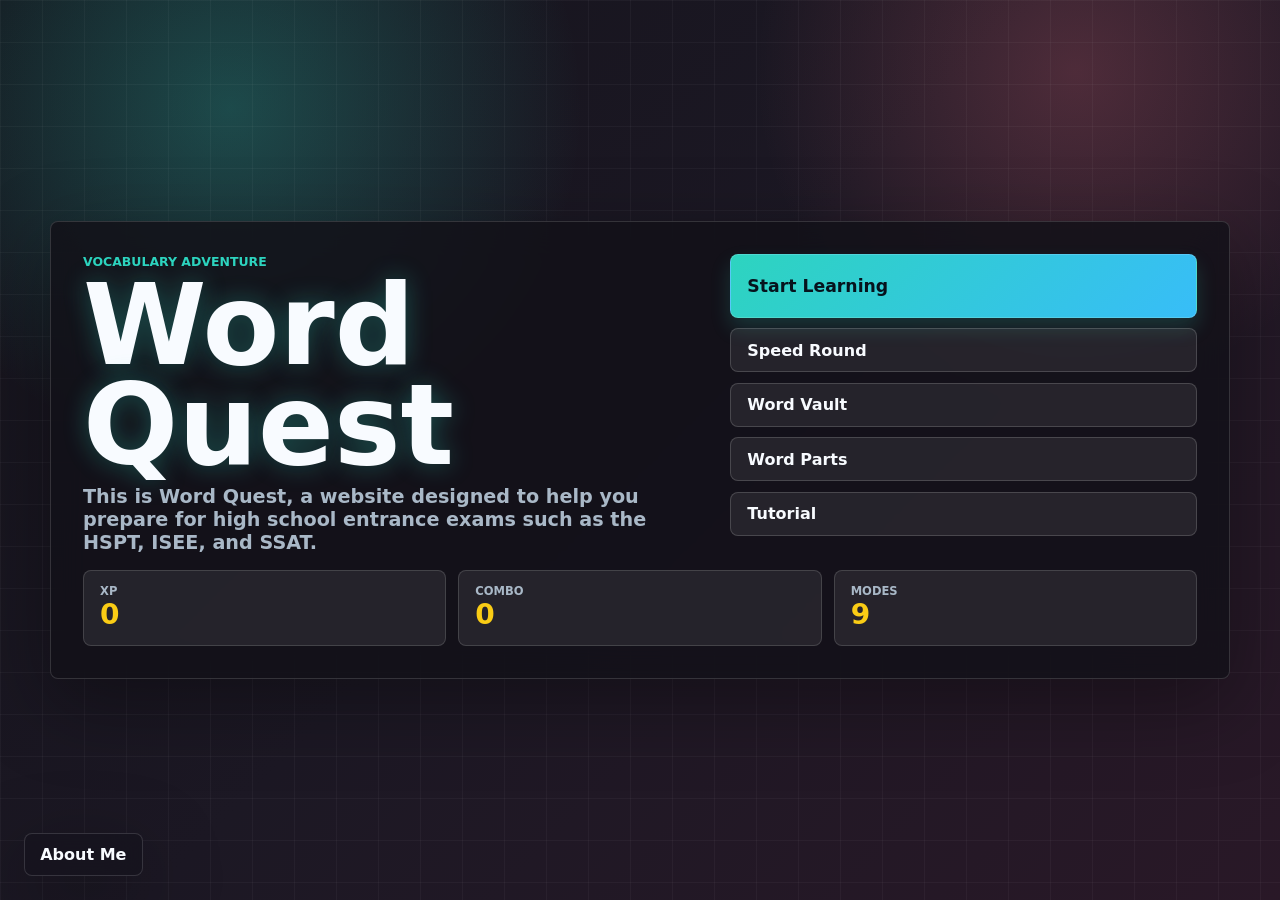
==== commit 5232ad53: "Move About Me link to bottom left" ====
--- a/index.html
+++ b/index.html
@@ -48,12 +48,13 @@
       <div>
         <p class="eyebrow">380-word challenge</p>
         <h1>Word Quest</h1>
-        <p class="tagline">Level up HSPT, ISEE, and SSAT vocab in quick rounds.</p>
+        <p class="tagline">ISEE, HSPT, and ISEE practice.</p>
       </div>
       <div class="top-actions">
         <nav class="site-nav" aria-label="Site pages">
           <button id="homeButton" class="nav-link nav-button" type="button">Home</button>
-          <a class="nav-link active" href="index.html">Game</a>
+          <a class="nav-link active" href="index.html">Practice</a>
+          <a class="nav-link" href="architecture.html">Architecture</a>
           <a class="nav-link" href="https://github.com/dev-with-liam/vocab-practice">GitHub</a>
         </nav>
         <div class="stats" aria-label="Study progress">
@@ -294,6 +295,8 @@
       </section>
     </main>
 
+    <a class="bottom-left-link" href="about.html">About Me</a>
+
     <script src="data/vocabulary.js?v=20260924a"></script>
     <script src="data/exam-vocabulary.js?v=20260924a"></script>
     <script src="data/hspt-pdf-vocabulary.js?v=20260924a"></script>
--- a/styles.css
+++ b/styles.css
@@ -147,6 +147,28 @@
   background: linear-gradient(135deg, var(--yellow), var(--cyan));
 }
 
+.bottom-left-link {
+  position: fixed;
+  left: clamp(0.75rem, 3vw, 1.5rem);
+  bottom: clamp(0.75rem, 3vw, 1.5rem);
+  z-index: 20;
+  border: 1px solid var(--line);
+  border-radius: 8px;
+  padding: 0.7rem 0.95rem;
+  color: var(--ink);
+  background: var(--panel-strong);
+  box-shadow: var(--shadow);
+  font-weight: 850;
+  text-decoration: none;
+  backdrop-filter: blur(18px);
+}
+
+.bottom-left-link:hover,
+.bottom-left-link.active {
+  color: #06131d;
+  background: linear-gradient(135deg, var(--yellow), var(--cyan));
+}
+
 body.home-active .topbar,
 body.home-active .app-shell {
   display: none;
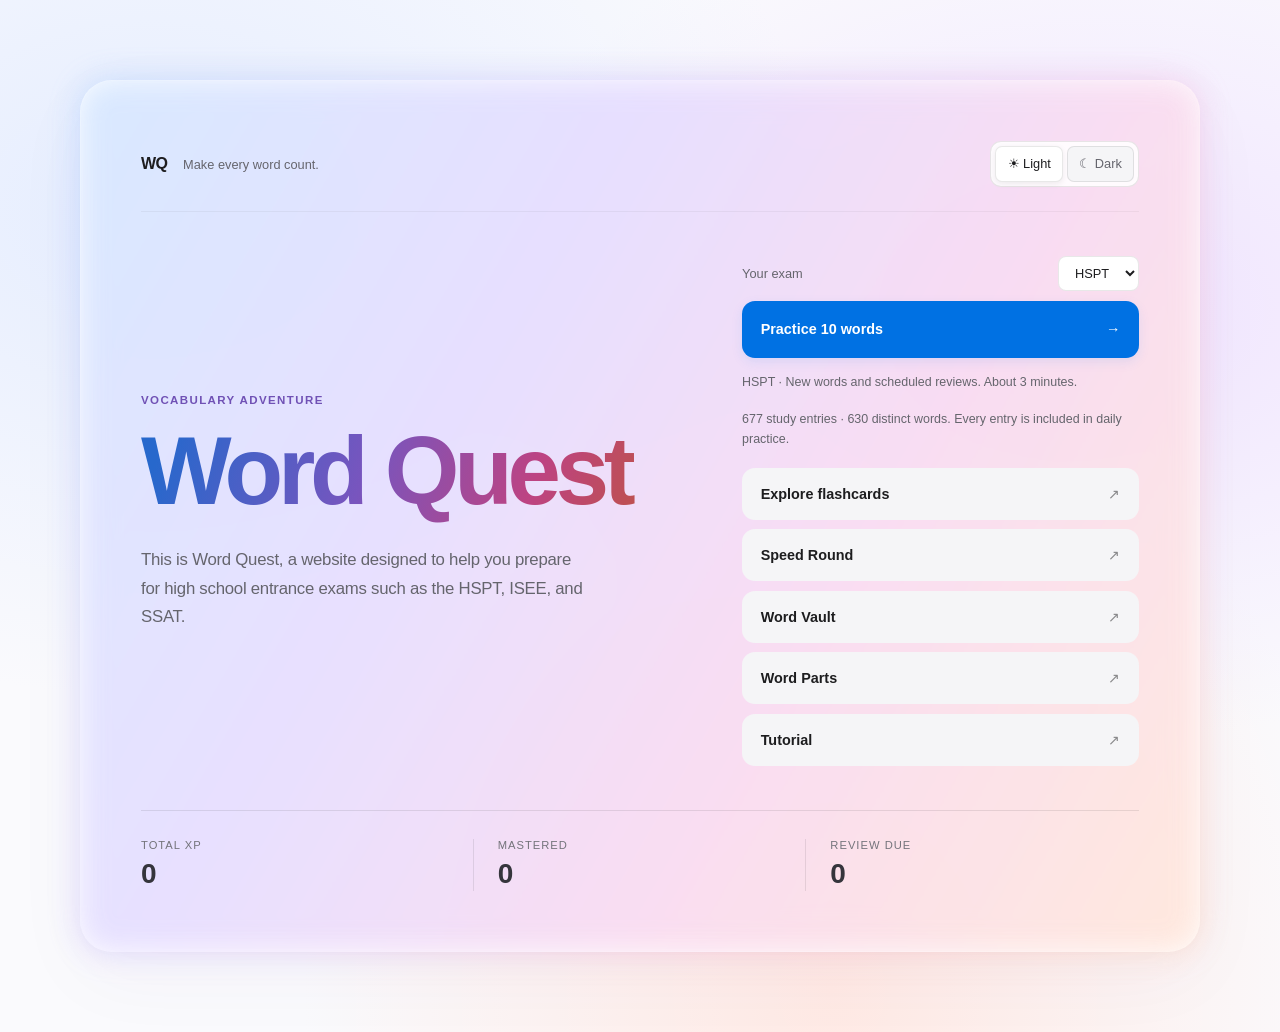
==== commit b1deab9d: "Add consistent themes, guided daily practice, and complete vocabulary coverage" ====
--- a/index.html
+++ b/index.html
@@ -4,11 +4,20 @@
     <meta charset="utf-8">
     <meta name="viewport" content="width=device-width, initial-scale=1">
     <title>Word Quest</title>
-    <link rel="stylesheet" href="styles.css">
+    <link rel="stylesheet" href="styles.css?v=20261013e">
+    <link rel="stylesheet" href="practice.css?v=20261013e">
   </head>
   <body class="home-active">
+    <script src="theme.js?v=20261013c"></script>
     <section id="homeScreen" class="home-screen" aria-labelledby="homeTitle">
       <div class="home-panel">
+        <div class="home-toolbar">
+          <span class="home-brand">WQ <span>Make every word count.</span></span>
+          <div class="theme-switch" role="group" aria-label="Color theme">
+            <button class="theme-button secondary" data-theme="light" type="button" aria-pressed="false">☀ Light</button>
+            <button class="theme-button secondary" data-theme="dark" type="button" aria-pressed="true">☾ Dark</button>
+          </div>
+        </div>
         <div class="home-copy">
           <p class="eyebrow">Vocabulary adventure</p>
           <h1 id="homeTitle">Word Quest</h1>
@@ -16,7 +25,13 @@
         </div>
 
         <div class="home-actions" aria-label="Home menu">
-          <button class="home-start" data-start-mode="flashcards" type="button">Start Learning</button>
+          <label class="daily-category" for="dailyCategory">Your exam
+            <select id="dailyCategory"><option>HSPT</option><option>ISEE</option><option>SSAT</option></select>
+          </label>
+          <button id="dailyStart" class="home-start" data-start-mode="daily" type="button">Practice 10 words</button>
+          <p id="dailyPreview" class="daily-preview"></p>
+          <p id="dailyCoverage" class="daily-preview"></p>
+          <button class="secondary home-start" data-start-mode="flashcards" type="button">Explore flashcards</button>
           <button class="secondary home-start" data-start-mode="speed" type="button">Speed Round</button>
           <button class="secondary home-start" data-start-mode="list" type="button">Word Vault</button>
           <button class="secondary home-start" data-start-mode="roots" data-part-filter="root" type="button">Word Parts</button>
@@ -24,9 +39,9 @@
         </div>
 
         <div class="home-progress" aria-label="Progress preview">
-          <span><small>XP</small><strong id="homeMasteredCount">0</strong></span>
-          <span><small>Combo</small><strong id="homeStreakCount">0</strong></span>
-          <span><small>Modes</small><strong>9</strong></span>
+          <span><small>Total XP</small><strong id="homeXpCount">0</strong></span>
+          <span><small>Mastered</small><strong id="homeMasteredCount">0</strong></span>
+          <span><small>Review due</small><strong id="homeDueCount">0</strong></span>
         </div>
 
         <div id="tutorialPanel" class="tutorial-panel" hidden>
@@ -35,10 +50,10 @@
             <button id="hideTutorial" class="secondary" type="button">Close</button>
           </div>
           <ol>
-            <li>Start with Flip to learn each word and reveal its clues.</li>
+            <li>Start with Practice 10 words for a mix of new words and scheduled reviews.</li>
             <li>Use Synonyms, Opposites, and mini-games to test yourself.</li>
             <li>Open Word Parts for prefixes, suffixes, roots, and stems.</li>
-            <li>Mark words as Got It or Need Practice to track progress.</li>
+            <li>Earn 10 XP per word answered correctly each day. Recall a word on three separate days to master it.</li>
           </ol>
         </div>
       </div>
@@ -46,9 +61,9 @@
 
     <header class="topbar">
       <div>
-        <p class="eyebrow">380-word challenge</p>
+        <p id="catalogCount" class="eyebrow">Vocabulary practice</p>
         <h1>Word Quest</h1>
-        <p class="tagline">ISEE, HSPT, and ISEE practice.</p>
+        <p class="tagline">HSPT, ISEE, and SSAT practice.</p>
       </div>
       <div class="top-actions">
         <nav class="site-nav" aria-label="Site pages">
@@ -56,79 +71,70 @@
           <a class="nav-link active" href="index.html">Practice</a>
           <a class="nav-link" href="architecture.html">Architecture</a>
           <a class="nav-link" href="https://github.com/dev-with-liam/vocab-practice">GitHub</a>
+        <div class="theme-switch" role="group" aria-label="Color theme">
+            <button class="theme-button" data-theme="light" type="button" aria-pressed="false">☀ Light</button>
+            <button class="theme-button" data-theme="dark" type="button" aria-pressed="false">☾ Dark</button>
+          </div>
         </nav>
         <div class="stats" aria-label="Study progress">
-          <span><small>XP</small><strong id="masteredCount">0</strong></span>
-          <span><small>Combo</small><strong id="streakCount">0</strong></span>
+          <span><small>XP</small><strong id="xpCount">0</strong></span>
+          <span><small>Mastered</small><strong id="masteredCount">0</strong></span>
+          <span><small>Review due</small><strong id="dueCount">0</strong></span>
         </div>
       </div>
     </header>
 
     <main class="app-shell">
       <aside class="sidebar" aria-label="Study controls">
-        <section>
-          <h2>Word Categories</h2>
+        <nav class="study-nav" aria-label="Study activities">
+          <details class="nav-group" data-group="learn" open>
+            <summary>Learn</summary>
+            <div class="nav-items">
+              <button class="mode-button active" data-mode="flashcards" type="button">Flashcards</button>
+              <button class="mode-button" data-mode="roots" type="button">Word Parts</button>
+              <button class="mode-button" data-mode="list" type="button">Word Vault</button>
+            </div>
+          </details>
+          <details class="nav-group" data-group="practice">
+            <summary>Practice</summary>
+            <div class="nav-items">
+              <button class="mode-button" data-mode="daily" type="button">Daily session</button>
+              <button class="mode-button" data-mode="quiz" type="button">Synonyms</button>
+              <button class="mode-button" data-mode="opposites" type="button">Opposites</button>
+            </div>
+          </details>
+          <details class="nav-group" data-group="games">
+            <summary>Games</summary>
+            <div class="nav-items">
+              <button class="mode-button" data-mode="match" type="button">Match</button>
+              <button class="mode-button" data-mode="sort" type="button">Sort</button>
+              <button class="mode-button" data-mode="scramble" type="button">Scramble</button>
+              <button class="mode-button" data-mode="speed" type="button">Speed Round</button>
+              <button class="mode-button" data-mode="pop" type="button">Word Pop</button>
+            </div>
+          </details>
+        </nav>
+        <section id="scopeControls">
+          <h2>Your exam</h2>
           <div id="setButtons" class="set-grid"></div>
-        </section>
-
-        <section>
-          <h2>Challenge</h2>
-          <div class="segmented" role="tablist" aria-label="Practice mode">
-            <button class="mode-button active" data-mode="flashcards" type="button">Flip</button>
-            <button class="mode-button" data-mode="quiz" type="button">Synonyms</button>
-            <button class="mode-button" data-mode="opposites" type="button">Opposites</button>
-            <button class="mode-button" data-mode="list" type="button">Vault</button>
-          </div>
-        </section>
-
-        <section>
-          <h2>Word Parts</h2>
-          <div class="segmented" role="tablist" aria-label="Word parts">
-            <button class="part-mode-button active" data-part-filter="prefix" type="button">Prefixes</button>
-            <button class="part-mode-button" data-part-filter="suffix" type="button">Suffixes</button>
-            <button class="part-mode-button" data-part-filter="root" type="button">Roots</button>
-            <button class="part-mode-button" data-part-filter="stem" type="button">Stems</button>
-          </div>
-        </section>
-
-        <section>
-          <h2>Mini-games</h2>
-          <div class="segmented" role="tablist" aria-label="Mini-games">
-            <button class="mode-button" data-mode="match" type="button">Match</button>
-            <button class="mode-button" data-mode="sort" type="button">Sort</button>
-            <button class="mode-button" data-mode="scramble" type="button">Scramble</button>
-            <button class="mode-button" data-mode="speed" type="button">Speed</button>
-            <button class="mode-button" data-mode="pop" type="button">Word Pop</button>
-          </div>
-        </section>
-
-        <section>
-          <h2>Power-ups</h2>
-          <label class="check-row">
-            <input id="missedOnly" type="checkbox">
-            <span>Train weak words</span>
-          </label>
-          <label class="check-row">
-            <input id="shuffleCards" type="checkbox" checked>
-            <span>Random rounds</span>
-          </label>
-        </section>
-
-        <section>
-          <h2>Appearance</h2>
-          <div class="segmented" role="tablist" aria-label="Theme">
-            <button class="theme-button active" data-theme="dark" type="button">Dark</button>
-            <button class="theme-button" data-theme="light" type="button">Light</button>
-          </div>
-        </section>
-
-        <section>
-          <h2>Save Data</h2>
+          <label class="check-row"><input id="missedOnly" type="checkbox"><span>Focus on unmastered words</span></label>
+          <label id="shuffleControl" class="check-row"><input id="shuffleCards" type="checkbox" checked><span>Shuffle flashcards</span></label>
+        </section>
+        <details class="progress-help">
+          <summary>How progress works</summary>
+          <p><strong>XP:</strong> 10 points for a correct answer or “Got It,” once per word per day.</p>
+          <p><strong>Mastered:</strong> three successful recalls on separate days. A missed answer starts that word’s mastery count again.</p>
+          <p><strong>Review:</strong> words return after 1, 3, 7, 14, then 30 days. Missed words return tomorrow. Existing mastered words keep their status and are ready for review.</p>
+        </details>
+        <details class="progress-help">
+          <summary>Saved progress</summary>
+          <p>Your progress is saved in this browser.</p>
           <div class="tool-grid">
             <button id="resetProgress" class="secondary" type="button">Reset</button>
             <button id="exportProgress" class="secondary" type="button">Copy</button>
           </div>
-        </section>
+        </details>
+        <p id="saveNotice" class="save-notice" role="status" hidden></p>
       </aside>
 
       <section class="workspace">
@@ -140,6 +146,34 @@
           </div>
           <div class="bar" aria-hidden="true"><span id="progressBar"></span></div>
         </div>
+
+        <section id="dailyPanel" class="panel" aria-labelledby="dailyTitle">
+          <div class="daily-heading">
+            <p id="dailyMeta" class="card-meta">Your daily practice</p>
+            <h2 id="dailyTitle" tabindex="-1">A little practice. Lasting progress.</h2>
+            <p id="dailyDescription" class="sentence"></p>
+          </div>
+          <div id="dailyRound" hidden>
+            <progress id="dailyProgress" max="10" value="0" aria-label="Words answered"></progress>
+            <div class="question-card">
+              <p id="dailyPosition" class="card-meta"></p>
+              <h2 id="dailyQuestion" tabindex="-1"></h2>
+              <div id="dailyOptions" class="options"></div>
+              <p id="dailyFeedback" class="daily-feedback" role="status"></p>
+            </div>
+            <div class="action-row"><button id="dailyNext" type="button" disabled>Next word</button></div>
+            <p class="daily-note">You can leave and resume this session anytime.</p>
+          </div>
+          <div id="dailySummary" hidden>
+            <div id="dailyResultStats" class="session-stats"></div>
+            <div id="dailyMissed"></div>
+            <p id="dailyNextReview" class="sentence"></p>
+            <div class="action-row">
+              <button id="dailyFinish" type="button">Back to home</button>
+              <button id="dailyReviewMissed" class="secondary" type="button" hidden>Review missed words</button>
+            </div>
+          </div>
+        </section>
 
         <section id="flashcardsPanel" class="panel active" aria-live="polite">
           <div class="card-stage">
@@ -290,7 +324,13 @@
               <button class="secondary back-to-game" type="button">Back</button>
             </div>
           </div>
-          <div id="rootsGrid" class="roots-grid"></div>
+          <div class="part-filters" role="group" aria-label="Word parts">
+              <button class="part-mode-button active" data-part-filter="prefix" type="button">Prefixes</button>
+              <button class="part-mode-button" data-part-filter="suffix" type="button">Suffixes</button>
+              <button class="part-mode-button" data-part-filter="root" type="button">Roots</button>
+              <button class="part-mode-button" data-part-filter="stem" type="button">Stems</button>
+            </div>
+            <div id="rootsGrid" class="roots-grid"></div>
         </section>
       </section>
     </main>
@@ -301,6 +341,7 @@
     <script src="data/exam-vocabulary.js?v=20260924a"></script>
     <script src="data/hspt-pdf-vocabulary.js?v=20260924a"></script>
     <script src="data/test-stems.js?v=20260926a"></script>
-    <script src="app.js?v=20260926f"></script>
+    <script src="learning.js?v=20261013e"></script>
+    <script src="app.js?v=20261013e"></script>
   </body>
 </html>
--- a/styles.css
+++ b/styles.css
@@ -46,8 +46,7 @@
 }
 
 body[data-theme="light"] {
-  background:
-    linear-gradient(rgba(15, 23, 42, 0.045) 1px, transparent 1px),
+  background: linear-gradient(rgba(15, 23, 42, 0.045) 1px, transparent 1px),
     linear-gradient(90deg, rgba(15, 23, 42, 0.045) 1px, transparent 1px),
     radial-gradient(circle at 18% 12%, rgba(15, 118, 110, 0.16), transparent 22rem),
     radial-gradient(circle at 84% 8%, rgba(225, 29, 72, 0.12), transparent 20rem),
@@ -154,13 +153,12 @@
   z-index: 20;
   border: 1px solid var(--line);
   border-radius: 8px;
-  padding: 0.7rem 0.95rem;
+  padding: 0.62rem 0.85rem;
   color: var(--ink);
-  background: var(--panel-strong);
-  box-shadow: var(--shadow);
+  background: rgba(255, 255, 255, 0.08);
+  box-shadow: none;
   font-weight: 850;
   text-decoration: none;
-  backdrop-filter: blur(18px);
 }
 
 .bottom-left-link:hover,
@@ -174,6 +172,10 @@
   display: none;
 }
 
+body.home-active .bottom-left-link {
+  display: none;
+}
+
 .home-screen {
   width: min(1180px, calc(100% - 2rem));
   min-height: 100vh;
@@ -218,7 +220,7 @@
   text-align: left;
 }
 
-.home-start:first-child {
+.home-start[data-start-mode="daily"] {
   min-height: 4rem;
   font-size: 1.08rem;
 }
@@ -1490,3 +1492,455 @@
     min-height: 5.75rem;
   }
 }
+
+/* Landing page atmosphere and appearance controls. */
+.home-screen {
+  position: relative;
+  isolation: isolate;
+}
+
+.home-panel {
+  position: relative;
+  border-radius: 24px;
+  gap: 1.5rem;
+}
+
+.home-toolbar {
+  grid-column: 1 / -1;
+  display: flex;
+  justify-content: space-between;
+  align-items: center;
+  gap: 1rem;
+  padding-bottom: 1.25rem;
+  border-bottom: 1px solid var(--line);
+}
+
+.home-brand {
+  color: var(--cyan);
+  font-weight: 900;
+}
+
+.home-brand span {
+  margin-left: 0.75rem;
+  color: var(--muted);
+  font-size: 0.8rem;
+  font-weight: 500;
+}
+
+.home-theme {
+  display: flex;
+  gap: 0.25rem;
+  padding: 0.25rem;
+  border: 1px solid var(--line);
+  border-radius: 12px;
+  background: var(--panel-strong);
+}
+
+.home-theme button {
+  min-height: 2.25rem;
+  padding: 0.4rem 0.7rem;
+  font-size: 0.8rem;
+  border-color: transparent;
+  background: transparent;
+}
+
+.home-theme button.active {
+  color: var(--ink);
+  border-color: var(--cyan);
+  background: color-mix(in srgb, var(--cyan) 16%, transparent);
+  box-shadow: 0 0 18px color-mix(in srgb, var(--cyan) 16%, transparent);
+}
+
+.word-backdrop {
+  position: absolute;
+  inset: 0 calc((min(1180px, 100vw - 2rem) - 100vw) / 2);
+  z-index: -1;
+  overflow: hidden;
+  display: grid;
+  grid-template-columns: repeat(3, 1fr);
+  align-content: space-around;
+  gap: 2rem 1rem;
+  padding: 1.5rem;
+}
+
+.word-backdrop span {
+  justify-self: center;
+  padding: 0.5rem;
+  color: color-mix(in srgb, var(--muted) 35%, transparent);
+  font-size: clamp(1rem, 3vw, 2.5rem);
+  font-weight: 750;
+  letter-spacing: -0.04em;
+  transform: rotate(-9deg);
+  transition: color 250ms ease, text-shadow 250ms ease, transform 250ms ease;
+  user-select: none;
+}
+
+.word-backdrop span:nth-child(even) { transform: rotate(8deg); }
+.word-backdrop span:hover {
+  color: var(--cyan);
+  text-shadow: 0 0 20px var(--cyan), 0 0 45px var(--blue);
+  transform: translateY(-4px);
+}
+
+.home-actions button,
+.home-progress span {
+  border: 1px solid var(--line);
+  border-radius: 12px;
+  transition: border-color 180ms ease, box-shadow 180ms ease, transform 180ms ease;
+}
+
+.home-actions button:hover,
+.home-actions button:focus-visible,
+.home-progress span:hover {
+  border-color: var(--cyan);
+  box-shadow: 0 0 0 1px color-mix(in srgb, var(--cyan) 20%, transparent),
+    0 8px 32px color-mix(in srgb, var(--cyan) 22%, transparent);
+  transform: translateY(-3px);
+}
+
+button:focus-visible {
+  outline: 2px solid var(--cyan);
+  outline-offset: 4px;
+}
+
+body[data-theme="light"] .home-start[data-start-mode="daily"] {
+  color: #fff;
+}
+
+@media (max-width: 600px) {
+  .home-toolbar { flex-wrap: wrap; }
+  .home-brand span { display: none; }
+  .home-panel { border-radius: 18px; }
+  .word-backdrop { grid-template-columns: repeat(2, 1fr); }
+}
+
+@media (prefers-reduced-motion: reduce) {
+  .word-backdrop span,
+  .home-actions button,
+  .home-progress span { transition: none; }
+  .word-backdrop span:hover,
+  .home-actions button:hover,
+  .home-actions button:focus-visible,
+  .home-progress span:hover { transform: none; }
+}
+
+/* Light appearance: quiet surfaces framed by a soft spectrum of color. */
+body[data-theme] {
+  font-family: -apple-system, BlinkMacSystemFont, "Segoe UI", sans-serif;
+}
+
+
+/* Light appearance: quiet surfaces framed by a soft spectrum of color. */
+body[data-theme="light"] {
+  --ink: #1d1d1f;
+  --muted: #65656d;
+  --panel: rgba(255, 255, 255, 0.88);
+  --panel-strong: #fff;
+  --line: rgba(29, 29, 31, 0.1);
+  --cyan: #0066cc;
+  --blue: #5551cf;
+  --pink: #b92d63;
+  --yellow: #86621c;
+  --green: #237b4b;
+  --shadow: 0 24px 80px rgba(49, 38, 84, 0.07);
+  background: #f8f8fb;
+}
+
+body[data-theme="light"].home-active {
+  background: radial-gradient(ellipse at 12% 20%, #e5edff 0, transparent 42%),
+    radial-gradient(ellipse at 86% 30%, #f0e4ff 0, transparent 42%),
+    radial-gradient(ellipse at 65% 96%, #ffe9e4 0, transparent 45%),
+    #fafafd;
+}
+
+body[data-theme] h1 {
+  letter-spacing: -0.055em;
+}
+
+
+body[data-theme="light"] h1 {
+  text-shadow: none;
+}
+body[data-theme] button {
+  font-weight: 600;
+}
+body[data-theme="light"] button.secondary {
+  background: #f5f5f7;
+  border-color: var(--line);
+}
+body[data-theme="light"] button.secondary:hover {
+  background: #ededf2;
+}
+body[data-theme="light"] .stats span {
+  background: #fff;
+  box-shadow: none;
+}
+
+body[data-theme] .home-screen {
+  width: min(1120px, calc(100% - 3rem));
+  padding-block: 5rem;
+}
+
+body[data-theme] .home-panel {
+  border-width: 1px;
+  border-style: solid;
+  border-radius: 32px;
+  padding: clamp(1.5rem, 5vw, 3.75rem);
+  column-gap: clamp(2rem, 5vw, 5rem);
+  row-gap: 2.75rem;
+}
+
+
+body[data-theme="light"] .home-panel {
+  border-color: rgba(255, 255, 255, 0.95);
+  background: rgba(255, 255, 255, 0.86);
+  box-shadow: 0 24px 80px #4030600a, 0 2px 8px #40306005;
+}
+
+body[data-theme] .home-panel::before {
+  content: "";
+  position: absolute;
+  inset: -3px;
+  z-index: -1;
+  border-radius: inherit;
+  pointer-events: none;
+}
+
+
+body[data-theme="light"] .home-panel::before {
+  background: linear-gradient(120deg, #8fbfff80, #b8a0ff80 35%, #ee9bd880 65%, #ffbd9b80);
+  filter: blur(15px);
+  opacity: 0.65;
+}
+
+body[data-theme] .home-toolbar {
+  padding-bottom: 1.5rem;
+}
+
+
+body[data-theme="light"] .home-toolbar {
+  border-color: #1d1d1f0d;
+}
+body[data-theme] .home-brand {
+  letter-spacing: -0.04em;
+}
+
+body[data-theme="light"] .home-brand {
+  color: var(--ink);
+}
+body[data-theme] .home-brand span {
+  letter-spacing: 0;
+}
+body[data-theme] .home-theme {
+  border: 0;
+  border-radius: 10px;
+}
+
+body[data-theme="light"] .home-theme {
+  background: #ededf2;
+}
+body[data-theme] .home-theme button {
+  border-width: 1px;
+  border-style: solid;
+}
+
+body[data-theme="light"] .home-theme button {
+  background: transparent;
+  border-color: transparent;
+  color: #65656d;
+}
+body[data-theme="light"] .home-theme button.active {
+  color: #1d1d1f;
+  background: #fff;
+  border-color: #00000005;
+  box-shadow: 0 2px 5px #00000012;
+}
+
+body[data-theme] .home-copy .eyebrow {
+  display: inline-block;
+  margin-bottom: 1rem;
+  font-size: 0.72rem;
+  font-weight: 650;
+  letter-spacing: 0.12em;
+}
+
+
+body[data-theme="light"] .home-copy .eyebrow {
+  color: #7051b5;
+}
+body[data-theme] .home-copy h1 {
+  padding-bottom: 0.1em;
+  font-size: clamp(3.5rem, 7.5vw, 6rem);
+  line-height: 1.02;
+  font-weight: 700;
+}
+
+body[data-theme="light"] .home-copy h1 {
+  background: linear-gradient(110deg, #2768cc 5%, #7855be 42%, #bd4382 72%, #be573a);
+  background-clip: text;
+  -webkit-text-fill-color: transparent;
+}
+body[data-theme] .home-copy .tagline {
+  max-width: 28rem;
+  margin-top: 1rem;
+  font-size: 1.05rem;
+  font-weight: 400;
+  line-height: 1.7;
+  letter-spacing: -0.015em;
+}
+
+body[data-theme] .home-actions {
+  gap: 0.6rem;
+  align-self: center;
+}
+body[data-theme] .home-actions button {
+  position: relative;
+  min-height: 3.25rem;
+  padding: 0.9rem 1.1rem;
+  border-radius: 13px;
+  font-size: 0.9rem;
+  font-weight: 550;
+}
+
+body[data-theme="light"] .home-actions button {
+  background: #f5f5f7;
+  border-color: transparent;
+  box-shadow: none;
+}
+body[data-theme] .home-actions button::after {
+  content: "↗";
+  float: right;
+  font-weight: 400;
+}
+
+body[data-theme="light"] .home-actions button::after {
+  opacity: 0.5;
+}
+body[data-theme] .home-actions .home-start[data-start-mode="daily"] {
+  min-height: 3.6rem;
+  margin-bottom: 0.3rem;
+  font-weight: 600;
+}
+
+body[data-theme="light"] .home-actions .home-start[data-start-mode="daily"] {
+  background: #0071e3;
+  color: #fff;
+  box-shadow: 0 4px 12px #0071e31a;
+}
+body[data-theme] .home-actions .home-start[data-start-mode="daily"]::after {
+  content: "→";
+}
+
+body[data-theme="light"] .home-actions .home-start[data-start-mode="daily"]::after {
+  opacity: 1;
+}
+body[data-theme="light"] .home-actions button:hover,
+body[data-theme="light"] .home-actions button:focus-visible {
+  border-color: #b8a6e5;
+  box-shadow: -5px 0 18px #97bcff30, 5px 0 18px #f6a4cb30;
+}
+body[data-theme="light"] .home-actions .home-start[data-start-mode="daily"]:hover {
+  background: #0077ed;
+}
+
+body[data-theme] .home-progress {
+  gap: 0;
+  padding-top: 1.75rem;
+  border-top-width: 1px;
+  border-top-style: solid;
+}
+
+
+body[data-theme="light"] .home-progress {
+  border-top-color: var(--line);
+}
+body[data-theme] .home-progress span {
+  padding: 0 1.5rem;
+  border: 0;
+  border-right-width: 1px;
+  border-right-style: solid;
+  border-radius: 0;
+}
+
+body[data-theme="light"] .home-progress span {
+  border-right-color: var(--line);
+  background: transparent;
+}
+body[data-theme] .home-progress span:first-child {
+  padding-left: 0;
+}
+body[data-theme] .home-progress span:last-child {
+  border-right: 0;
+}
+body[data-theme] .home-progress small {
+  font-size: 0.7rem;
+  font-weight: 500;
+  letter-spacing: 0.09em;
+}
+
+body[data-theme="light"] .home-progress small {
+  color: #74747b;
+}
+body[data-theme] .home-progress strong {
+  margin-top: 0.4rem;
+  font-size: 1.75rem;
+  font-weight: 600;
+  letter-spacing: -0.05em;
+}
+
+body[data-theme="light"] .home-progress strong {
+  color: #35353c;
+}
+body[data-theme] .home-progress span:hover {
+  transform: none;
+}
+
+body[data-theme="light"] .home-progress span:hover {
+  box-shadow: none;
+}
+body[data-theme] .word-backdrop span {
+  font-weight: 500;
+}
+
+body[data-theme="light"] .word-backdrop span {
+  color: #776d9230;
+}
+body[data-theme="light"] .word-backdrop span:hover {
+  color: #7855be;
+  text-shadow: 0 0 24px #b8a0ff;
+}
+body[data-theme] .tutorial-panel {
+  border-radius: 16px;
+}
+
+body[data-theme="light"] .tutorial-panel {
+  background: #f6f4fc;
+  border-color: #e5def2;
+}
+
+@media (max-width: 820px) {
+  body[data-theme] .home-screen {
+  padding-block: 2.5rem;
+}
+  body[data-theme] .home-panel {
+  row-gap: 2rem;
+}
+}
+@media (max-width: 600px) {
+  body[data-theme] .home-screen {
+  width: calc(100% - 2rem);
+  padding-block: 1.5rem;
+}
+  body[data-theme] .home-panel {
+  border-radius: 24px;
+}
+  body[data-theme] .home-progress {
+  grid-template-columns: repeat(3, minmax(0, 1fr));
+}
+  body[data-theme] .home-progress span {
+  padding-inline: 0.75rem;
+}
+  body[data-theme] .home-copy .tagline {
+  font-size: 1rem;
+}
+}
--- a/practice.css
+++ b/practice.css
@@ -0,0 +1,556 @@
+/* Shared light surfaces for every practice mode. */
+body[data-theme="light"]:not(.home-active) {
+  --study-accent: #0071e3;
+  background: radial-gradient(ellipse at 12% 0%, #edf1ff 0, transparent 32rem), #f5f5f7;
+}
+
+body[data-theme] .topbar {
+  max-width: 1440px;
+  margin: 0 auto;
+  padding: 2rem clamp(1rem, 4vw, 3rem) 1.5rem;
+  width: 100%;
+}
+body[data-theme] .topbar h1 {
+  font-size: 2.25rem;
+  line-height: 1.15;
+  font-weight: 650;
+}
+body[data-theme] .topbar .eyebrow {
+  font-size: 0.65rem;
+  letter-spacing: 0.1em;
+  font-weight: 600;
+  margin-bottom: 0.5rem;
+}
+body[data-theme] .topbar .tagline {
+  font-size: 0.85rem;
+  font-weight: 400;
+}
+body[data-theme] .top-actions {
+  gap: 0.85rem;
+}
+body[data-theme] .nav-link {
+  border-width: 1px;
+  border-style: solid;
+  font-size: 0.85rem;
+  font-weight: 500;
+  border-radius: 10px;
+}
+
+body[data-theme="light"] .nav-link {
+  border-color: transparent;
+  background: transparent;
+  color: #65656d;
+  box-shadow: none;
+}
+body[data-theme="light"] .nav-link:hover {
+  background: #e8e8ed;
+  color: #1d1d1f;
+}
+body[data-theme="light"] .nav-link.active {
+  background: #e6efff;
+  color: #005bb8;
+}
+body[data-theme] .stats span {
+  display: flex;
+  align-items: baseline;
+  gap: 0.6rem;
+  min-width: auto;
+  padding: 0;
+  border: 0;
+}
+
+body[data-theme="light"] .stats span {
+  background: transparent;
+}
+body[data-theme] .stats small {
+  font-weight: 500;
+  font-size: 0.65rem;
+  letter-spacing: 0.06em;
+}
+body[data-theme] .stats strong {
+  font-size: 1rem;
+  font-weight: 600;
+}
+
+body[data-theme="light"] .stats strong {
+  color: #1d1d1f;
+}
+
+body[data-theme] .app-shell {
+  width: 100%;
+  max-width: 1440px;
+  margin: 0 auto;
+  gap: 1.5rem;
+  grid-template-columns: minmax(0, 1fr) 17rem;
+  align-items: start;
+}
+body[data-theme] :is(.sidebar, .workspace) {
+  border-width: 1px;
+  border-style: solid;
+  border-radius: 20px;
+}
+
+body[data-theme="light"] :is(.sidebar, .workspace) {
+  border-color: #e5e5eb;
+  background: #fff;
+  box-shadow: 0 4px 24px #23234404;
+  backdrop-filter: none;
+}
+body[data-theme] .workspace {
+  padding: clamp(1rem, 3vw, 2rem);
+  min-height: 0;
+}
+body[data-theme] .sidebar {
+  padding: 1.25rem;
+}
+body[data-theme] .sidebar section + section {
+  margin-top: 1.5rem;
+}
+body[data-theme] .sidebar h2 {
+  font-size: 0.65rem;
+  font-weight: 600;
+  letter-spacing: 0.09em;
+  margin-bottom: 0.7rem;
+}
+
+body[data-theme="light"] .sidebar h2 {
+  color: #65656d;
+}
+body[data-theme] .app-shell button {
+  border-width: 1px;
+  border-style: solid;
+  border-radius: 10px;
+  font-size: 0.875rem;
+  font-weight: 500;
+}
+
+body[data-theme="light"] .app-shell button {
+  color: #fff;
+  background: #0071e3;
+  border-color: transparent;
+  box-shadow: none;
+}
+body[data-theme="light"] .app-shell button:hover {
+  background: #0062c5;
+  box-shadow: 0 3px 10px #0071e31a;
+}
+body[data-theme="light"] .app-shell :is(button.secondary, .sidebar button, .sort-toggle-button) {
+  color: #44444c;
+  background: #f5f5f7;
+  border-color: #e8e8ed;
+}
+body[data-theme="light"] .app-shell :is(button.secondary, .sidebar button, .sort-toggle-button):hover {
+  background: #ebebf0;
+}
+body[data-theme] .app-shell :is(.sidebar button.active, .sort-toggle-button.active) {
+  font-weight: 600;
+}
+
+body[data-theme="light"] .app-shell :is(.sidebar button.active, .sort-toggle-button.active) {
+  color: #005bb8;
+  background: #eaf2ff;
+  border-color: #c7dcf7;
+}
+body[data-theme] .check-row {
+  font-size: 0.8rem;
+  font-weight: 400;
+}
+
+body[data-theme="light"] .check-row {
+  color: #51515a;
+}
+body[data-theme] .sidebar button {
+  padding: 0.65rem 0.4rem;
+  font-size: 0.78rem;
+}
+
+body[data-theme] :is(.flashcard, .question-card, .game-card) {
+  width: 100%;
+  border-width: 1px;
+  border-style: solid;
+  border-radius: 16px;
+  padding: clamp(1.25rem, 3vw, 2.25rem);
+}
+
+
+body[data-theme="light"] :is(.flashcard, .question-card, .game-card) {
+  border-color: #e5e5ec;
+  background: #fff;
+  box-shadow: 0 8px 32px #24244706;
+}
+body[data-theme] :is(.flashcard, .question-card, .game-card)::before {
+  height: 3px;
+}
+
+body[data-theme="light"] :is(.flashcard, .question-card, .game-card)::before {
+  background: linear-gradient(90deg, #8dbbff, #b9a0ef, #e9a2cd, #f3bba3);
+}
+body[data-theme] :is(.question-card, .game-card) h2 {
+  font-size: clamp(1.5rem, 2.8vw, 2.4rem);
+  font-weight: 600;
+  line-height: 1.22;
+  letter-spacing: -0.035em;
+  margin: 1.5rem 0;
+}
+body[data-theme] .flashcard h2 {
+  font-size: clamp(2rem, 5vw, 3.75rem);
+  line-height: 1.1;
+  font-weight: 600;
+  letter-spacing: -0.04em;
+}
+body[data-theme] .card-meta {
+  font-size: 0.65rem;
+  font-weight: 600;
+  letter-spacing: 0.045em;
+  line-height: 1.5;
+}
+body[data-theme] .card-stage {
+  min-height: 0;
+}
+body[data-theme] .flashcard {
+  min-height: 19rem;
+}
+body[data-theme="light"] .flashcard.revealed {
+  border-color: #b9cdf3;
+  box-shadow: 0 8px 30px #6685cc12;
+}
+body[data-theme] .speed-length {
+  font-size: 0.75rem;
+  font-weight: 400;
+  margin-top: 1rem;
+}
+body[data-theme] .speed-length input {
+  width: 4.5rem;
+  min-height: 2.25rem;
+}
+
+body[data-theme="light"] .speed-length input {
+  background: #f5f5f7;
+}
+body[data-theme] .speed-stats strong {
+  min-width: 3.5rem;
+  font-size: 0.85rem;
+  font-weight: 600;
+}
+
+body[data-theme="light"] .speed-stats strong {
+  color: #005bb8;
+  background: #eff5ff;
+  border-color: #dbe7fa;
+}
+body[data-theme] .app-shell :is(.options, .chip-grid) button {
+  min-height: 3.75rem;
+  padding: 1rem;
+  border-radius: 12px;
+}
+
+body[data-theme="light"] .app-shell :is(.options, .chip-grid) button {
+  color: #303038;
+  background: #f7f7fa;
+  border-color: #e2e2e9;
+}
+body[data-theme="light"] .app-shell :is(.options, .chip-grid) button:hover {
+  background: #eef3ff;
+  border-color: #a7bfed;
+}
+body[data-theme="light"] .app-shell :is(button.success, button.correct, .answer-slots .hint-slot) {
+  color: #17603b;
+  background: #e7f5ec;
+  border-color: #a9d6bb;
+}
+body[data-theme="light"] .app-shell :is(button.danger, button.wrong) {
+  color: #a22b40;
+  background: #fff0f2;
+  border-color: #edb6c0;
+}
+body[data-theme="light"] .app-shell :is(button.success, button.correct):hover {
+  background: #daefdf;
+}
+body[data-theme="light"] .app-shell :is(button.danger, button.wrong):hover {
+  background: #fbe3e8;
+}
+body[data-theme] .feedback {
+  font-weight: 400;
+  font-size: 0.85rem;
+  line-height: 1.5;
+  margin: 1.25rem 0;
+}
+
+body[data-theme="light"] .feedback {
+  color: #65656d;
+}
+body[data-theme] .action-row {
+  gap: 0.5rem;
+}
+body[data-theme] .progress-strip {
+  border-top-width: 1px;
+  border-top-style: solid;
+  padding-top: 1.25rem;
+  margin-top: 1.75rem;
+}
+
+body[data-theme="light"] .progress-strip {
+  border-top-color: #ebebf0;
+}
+body[data-theme] .progress-strip span {
+  font-size: 0.75rem;
+  font-weight: 400;
+}
+body[data-theme] .progress-strip strong {
+  font-size: 0.85rem;
+  font-weight: 500;
+  margin-top: 0.2rem;
+}
+body[data-theme] .progress-strip em {
+  font-size: 0.6rem;
+  font-weight: 500;
+  letter-spacing: 0.07em;
+}
+
+body[data-theme="light"] .progress-strip em {
+  color: #796293;
+}
+body[data-theme] .bar {
+  height: 0.4rem;
+  border: 0;
+}
+
+body[data-theme="light"] .bar {
+  background: #eeeef3;
+}
+body[data-theme="light"] .bar span {
+  background: linear-gradient(90deg, #7faff5, #b695e7);
+  box-shadow: none;
+}
+body[data-theme] .bottom-left-link {
+  position: static;
+  display: table;
+  margin: 0 auto 1.5rem;
+  border: 0;
+  font-size: 0.8rem;
+  font-weight: 400;
+}
+
+body[data-theme="light"] .bottom-left-link {
+  color: #65656d;
+  background: transparent;
+}
+body[data-theme].home-active .bottom-left-link {
+  display: none;
+}
+
+body[data-theme] :is(.vault2-card, .root-card, .root-back, .word-item, .vault2-toolbar, .roots-toolbar) {
+  border-radius: 12px;
+}
+
+
+body[data-theme="light"] :is(.vault2-card, .root-card, .root-back, .word-item, .vault2-toolbar, .roots-toolbar) {
+  background: #f9f9fb;
+  border-color: #e5e5ec;
+}
+body[data-theme="light"] :is(.vault2-card, .word-item):hover {
+  background: #f3f5fc;
+  border-color: #becbea;
+}
+body[data-theme] :is(.vault2-clues strong, .word-item strong, .root-examples) {
+  font-weight: 500;
+}
+
+body[data-theme="light"] :is(.vault2-clues strong, .word-item strong, .root-examples) {
+  color: #303038;
+}
+body[data-theme] :is(.vault2-card h3, .root-face h3) {
+  font-weight: 600;
+  letter-spacing: -0.03em;
+}
+body[data-theme] :is(.vault2-status, .vault2-part, .vault2-clues span, .root-face span) {
+  font-weight: 500;
+}
+body[data-theme="light"] .vault2-clues p {
+  border-color: #c6d6f5;
+}
+body[data-theme] .badge {
+  font-weight: 500;
+}
+
+body[data-theme="light"] .badge {
+  color: #4f4b86;
+  background: #eceafa;
+}
+body[data-theme] .sort-clue {
+  font-weight: 500;
+}
+
+body[data-theme="light"] .sort-clue {
+  background: #f6f3fc;
+  border-color: #e2d9f3;
+  color: #695287;
+}
+body[data-theme="light"] .app-shell .answer-slots .slot {
+  border-color: #c7c7d2;
+  color: #51515a;
+  background: #f5f5f7;
+}
+body[data-theme="light"] .app-shell .bubble-grid button {
+  color: #395d9a;
+  background: radial-gradient(circle at 30% 20%, #fff, #e8ecff 70%);
+  border-color: #ccd5ef;
+}
+body[data-theme="light"] .app-shell .bubble-grid button.correct {
+  color: #17603b;
+  background: #e7f5ec;
+  border-color: #a9d6bb;
+}
+body[data-theme="light"] .app-shell .bubble-grid button.wrong {
+  color: #a22b40;
+  background: #fff0f2;
+  border-color: #edb6c0;
+}
+body[data-theme] .app-shell :is(input, select):focus-visible {
+  outline: 2px solid #0071e3;
+  outline-offset: 3px;
+}
+
+@media (max-width: 1100px) {
+  body[data-theme] .vault2-toolbar {
+  grid-template-columns: 1fr auto;
+}
+  body[data-theme] .vault2-filters {
+  grid-column: 1 / -1;
+}
+}
+@media (max-width: 820px) {
+  body[data-theme] .topbar {
+  order: 0;
+  padding: 1.25rem 1rem;
+  gap: 1rem;
+}
+  body[data-theme] .topbar h1 {
+  font-size: 1.8rem;
+}
+  body[data-theme] .top-actions {
+  gap: 1rem;
+}
+  body[data-theme] .stats {
+  justify-content: flex-start;
+}
+  body[data-theme] .stats span {
+  flex: 0 0 auto;
+}
+  body[data-theme] .app-shell {
+  grid-template-columns: 1fr;
+  padding-top: 0;
+}
+  body[data-theme] .sidebar {
+  order: 2;
+}
+  body[data-theme] .speed-head {
+  flex-wrap: wrap;
+  gap: 0.75rem;
+}
+  body[data-theme] .progress-strip {
+  grid-template-columns: 1fr;
+}
+  body[data-theme] .bottom-left-link {
+  order: 3;
+}
+  body[data-theme] .vault2-toolbar {
+  grid-template-columns: 1fr;
+}
+}
+@media (prefers-reduced-motion: reduce) {
+  body[data-theme] .app-shell button {
+  transition: none;
+}
+  body[data-theme] .app-shell button:hover {
+  transform: none;
+}
+}
+
+body[data-theme] .refresh-flash {
+  animation-name: study-refresh;
+}
+@keyframes study-refresh {
+  from { opacity: 0.65; }
+  to { opacity: 1; }
+}
+
+/* One switch and one set of dimensions across pages and appearances. */
+.theme-switch {
+  display: inline-flex;
+  align-items: center;
+  flex-shrink: 0;
+  gap: 0.25rem;
+  padding: 0.25rem;
+  border: 1px solid var(--line);
+  border-radius: 11px;
+  background: var(--panel);
+}
+.theme-switch .theme-button {
+  min-height: 2.25rem;
+  padding: 0.4rem 0.7rem;
+  border: 1px solid transparent;
+  border-radius: 7px;
+  background: transparent;
+  color: var(--muted);
+  box-shadow: none;
+  font-size: 0.8rem;
+  font-weight: 500;
+  line-height: 1.2;
+  transform: none;
+}
+.theme-switch .theme-button.active {
+  background: var(--panel-strong);
+  border-color: var(--line);
+  color: var(--ink);
+  box-shadow: 0 2px 6px #00000012;
+}
+.theme-switch .theme-button:hover { color: var(--ink); }
+.site-nav { align-items: center; }
+body[data-theme] .home-progress strong { line-height: 1.2; }
+@media (max-width: 820px) {
+  .about-shell { order: 1; }
+}
+body[data-theme="dark"] :is(.progress-strip, .home-progress, .home-progress span) { border-color: var(--line); }
+
+/* Guided practice and focused navigation share geometry in both themes. */
+[hidden] { display: none !important; }
+.daily-category { display: flex; justify-content: space-between; align-items: center; gap: 1rem; color: var(--muted); font-size: 0.8rem; }
+.daily-category select { padding: 0.5rem 0.75rem; border: 1px solid var(--line); border-radius: 8px; color: var(--ink); background: var(--panel-strong); }
+.daily-preview { margin: 0 0 0.5rem; color: var(--muted); font-size: 0.78rem; line-height: 1.6; }
+.study-nav { display: grid; gap: 0.5rem; }
+.nav-group { border-bottom: 1px solid var(--line); padding-bottom: 0.65rem; }
+.nav-group summary, .progress-help summary { color: var(--ink); padding: 0.65rem 0; cursor: pointer; font-size: 0.85rem; font-weight: 600; }
+.nav-group summary:focus-visible, .progress-help summary:focus-visible { outline: 2px solid var(--cyan); outline-offset: 3px; border-radius: 4px; }
+.nav-items { display: grid; gap: 0.4rem; }
+body[data-theme] .sidebar .nav-items button { width: 100%; text-align: left; padding: 0.7rem 0.8rem; }
+#scopeControls { margin-top: 1.5rem; }
+#scopeControls .set-grid { margin-bottom: 0.75rem; }
+.progress-help { margin-top: 1rem; }
+.progress-help p, .save-notice { font-size: 0.75rem; line-height: 1.6; color: var(--muted); }
+.progress-help summary { font-size: 0.75rem; color: var(--muted); font-weight: 500; }
+.daily-heading { margin-bottom: 1.5rem; }
+.daily-heading h2 { margin: 0.5rem 0; font-size: clamp(1.5rem, 3vw, 2rem); line-height: 1.2; letter-spacing: -0.035em; font-weight: 600; }
+.daily-heading .sentence { margin: 0.75rem 0 0; font-size: 0.9rem; }
+#dailyProgress { display: block; width: 100%; height: 0.4rem; margin: 0 0 1.5rem; border: none; border-radius: 8px; accent-color: var(--cyan); overflow: hidden; background: var(--line); }
+#dailyProgress::-webkit-progress-bar { background: var(--line); }
+#dailyProgress::-webkit-progress-value { background: var(--cyan); border-radius: 8px; }
+#dailyProgress::-moz-progress-bar { background: var(--cyan); border-radius: 8px; }
+.daily-feedback { min-height: 1.5rem; margin: 1.25rem 0 0; color: var(--muted); font-size: 0.875rem; line-height: 1.6; }
+.daily-note { color: var(--muted); font-size: 0.75rem; text-align: center; }
+.session-stats { display: grid; grid-template-columns: repeat(3, minmax(0, 1fr)); gap: 0.75rem; margin: 1.5rem 0 2rem; }
+.session-stats div { display: grid; gap: 0.5rem; padding: 1rem; border: 1px solid var(--line); border-radius: 12px; background: var(--panel); }
+.session-stats strong { font-size: clamp(1.5rem, 3vw, 2rem); font-weight: 600; letter-spacing: -0.04em; }
+.session-stats span { color: var(--muted); font-size: 0.75rem; }
+#dailyMissed h3 { font-size: 1rem; font-weight: 600; }
+#dailyMissed ul { padding-left: 1.1rem; color: var(--muted); line-height: 1.8; font-size: 0.9rem; }
+#dailyNextReview { font-size: 0.875rem; }
+.part-filters { display: flex; flex-wrap: wrap; gap: 0.5rem; }
+body[data-theme="light"] .app-shell .part-filters button { color: var(--ink); background: #f5f5f7; border-color: var(--line); }
+body[data-theme="light"] .app-shell .part-filters button.active { color: #005bb8; background: #eaf2ff; border-color: #c7dcf7; }
+body[data-theme] .app-shell button:disabled { cursor: default; transform: none; box-shadow: none; }
+#dailyNext:disabled { opacity: 0.4; }
+@media (max-width: 420px) {
+  .session-stats { gap: 0.5rem; }
+  .session-stats div { padding: 0.75rem; }
+}
